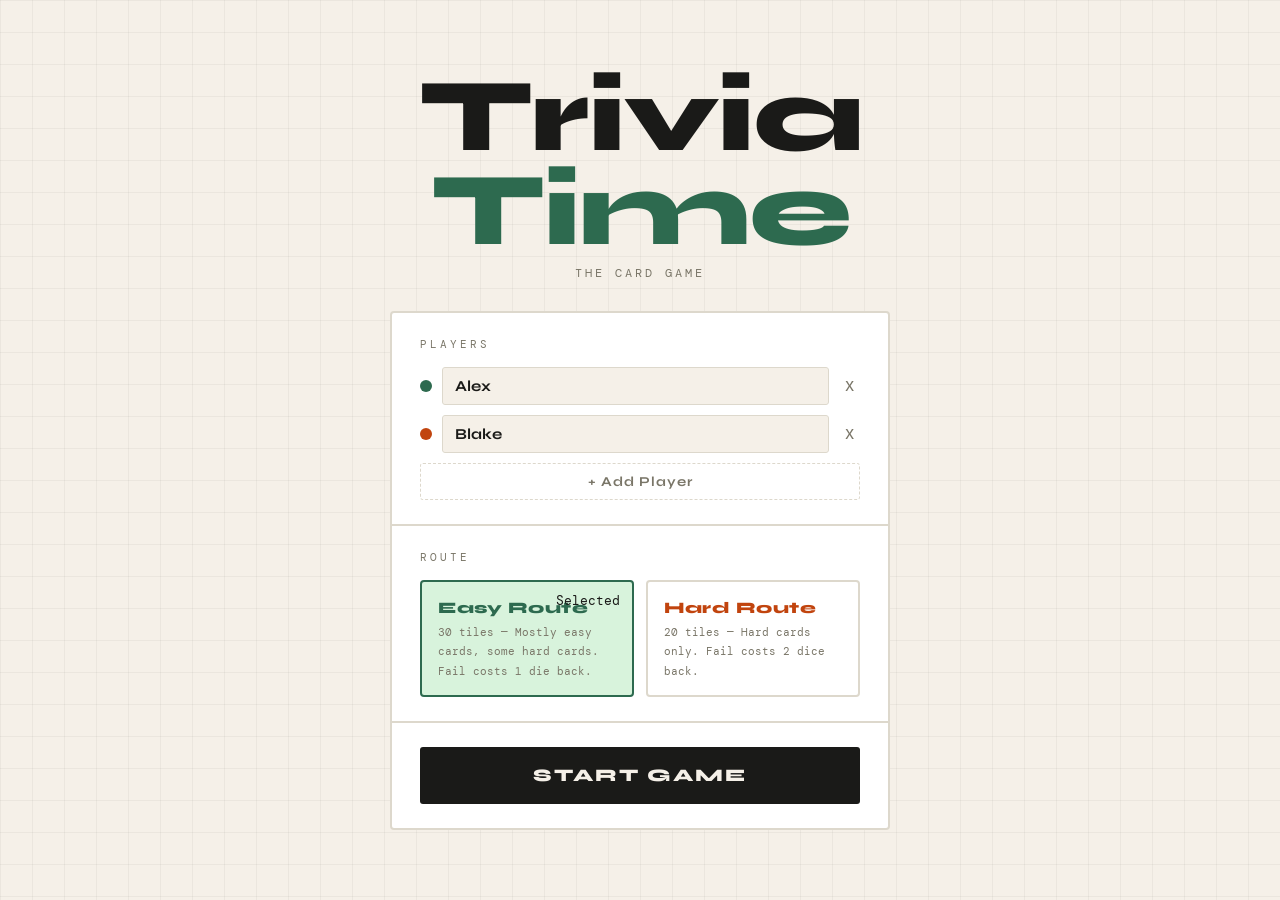
==== index.html @ 571e610f "Rename TTalt.html to index.html" ====
<!DOCTYPE html>
<html lang="en">
<head>
<meta charset="UTF-8">
<meta name="viewport" content="width=device-width, initial-scale=1.0">
<title>Trivia Time</title>
<link href="https://fonts.googleapis.com/css2?family=Syne:wght@400;700;800&family=DM+Mono:wght@400;500&display=swap" rel="stylesheet">
<style>
  :root {
    --bg: #f5f0e8;
    --surface: #ffffff;
    --ink: #1a1a18;
    --muted: #7a7668;
    --easy: #2d6a4f;
    --easy-light: #d8f3dc;
    --hard: #c1440e;
    --hard-light: #fde8de;
    --accent: #e8b400;
    --border: #ddd8cc;
    --track-h: 52px;
  }

  * { margin: 0; padding: 0; box-sizing: border-box; }

  body {
    background: var(--bg);
    color: var(--ink);
    font-family: 'Syne', sans-serif;
    min-height: 100vh;
  }

  /* Subtle grid texture */
  body::before {
    content: '';
    position: fixed; inset: 0;
    background-image:
      linear-gradient(rgba(0,0,0,0.04) 1px, transparent 1px),
      linear-gradient(90deg, rgba(0,0,0,0.04) 1px, transparent 1px);
    background-size: 32px 32px;
    pointer-events: none; z-index: 0;
  }

  .screen { display: none; position: relative; z-index: 1; }
  .screen.active { display: block; }

  /* ─── SETUP ──────────────────────────────────────────── */
  #setup {
    min-height: 100vh;
    display: none;
    flex-direction: column;
    align-items: center;
    justify-content: center;
    padding: 40px 20px;
    gap: 32px;
  }
  #setup.active { display: flex; }

  .wordmark {
    text-align: center;
    line-height: 1;
  }
  .wordmark h1 {
    font-size: clamp(3.5rem, 10vw, 6.5rem);
    font-weight: 800;
    letter-spacing: -2px;
    line-height: 0.9;
  }
  .wordmark h1 em {
    font-style: normal;
    color: var(--easy);
    display: block;
  }
  .wordmark p {
    font-family: 'DM Mono', monospace;
    font-size: 0.75rem;
    color: var(--muted);
    letter-spacing: 3px;
    text-transform: uppercase;
    margin-top: 10px;
  }

  .setup-panel {
    background: var(--surface);
    border: 2px solid var(--border);
    border-radius: 4px;
    width: 100%;
    max-width: 500px;
    overflow: hidden;
  }

  .panel-section {
    padding: 24px 28px;
    border-bottom: 2px solid var(--border);
  }
  .panel-section:last-child { border-bottom: none; }

  .section-label {
    font-family: 'DM Mono', monospace;
    font-size: 0.7rem;
    letter-spacing: 3px;
    text-transform: uppercase;
    color: var(--muted);
    margin-bottom: 16px;
  }

  .player-list { display: flex; flex-direction: column; gap: 10px; }

  .player-row {
    display: flex; align-items: center; gap: 10px;
  }
  .player-swatch {
    width: 12px; height: 12px; border-radius: 50%; flex-shrink: 0;
  }
  .player-row input {
    flex: 1;
    background: var(--bg);
    border: 1.5px solid var(--border);
    border-radius: 3px;
    color: var(--ink);
    font-family: 'Syne', sans-serif;
    font-size: 0.95rem;
    font-weight: 700;
    padding: 9px 12px;
    outline: none;
    transition: border-color 0.15s;
  }
  .player-row input:focus { border-color: var(--ink); }
  .remove-btn {
    background: none; border: none; cursor: pointer;
    color: var(--muted); font-size: 1.1rem; line-height: 1;
    padding: 4px 6px;
    border-radius: 3px;
    transition: color 0.15s, background 0.15s;
  }
  .remove-btn:hover { color: var(--hard); background: var(--hard-light); }

  .add-player-btn {
    background: none; border: 1.5px dashed var(--border);
    border-radius: 3px; cursor: pointer;
    color: var(--muted); font-family: 'Syne', sans-serif;
    font-weight: 700; font-size: 0.85rem;
    padding: 9px 14px; width: 100%;
    letter-spacing: 1px;
    transition: border-color 0.15s, color 0.15s;
  }
  .add-player-btn:hover { border-color: var(--ink); color: var(--ink); }

  .route-grid { display: grid; grid-template-columns: 1fr 1fr; gap: 12px; }

  .route-option {
    border: 2px solid var(--border);
    border-radius: 4px;
    padding: 16px;
    cursor: pointer;
    transition: border-color 0.15s, background 0.15s;
    position: relative;
  }
  .route-option.selected.easy-route { border-color: var(--easy); background: var(--easy-light); }
  .route-option.selected.hard-route { border-color: var(--hard); background: var(--hard-light); }
  .route-option:hover:not(.selected) { border-color: var(--muted); }

  .route-option .route-name {
    font-weight: 800; font-size: 1rem; letter-spacing: 0.5px;
    display: block; margin-bottom: 4px;
  }
  .easy-route .route-name { color: var(--easy); }
  .hard-route .route-name { color: var(--hard); }

  .route-option .route-desc {
    font-family: 'DM Mono', monospace;
    font-size: 0.68rem; color: var(--muted);
    line-height: 1.5;
  }
  .route-option .check {
    position: absolute; top: 10px; right: 12px;
    font-size: 0.8rem; opacity: 0;
    font-family: 'DM Mono', monospace;
    color: var(--ink);
  }
  .route-option.selected .check { opacity: 1; }

  .start-btn {
    width: 100%; border: none; cursor: pointer;
    background: var(--ink); color: var(--bg);
    font-family: 'Syne', sans-serif; font-weight: 800;
    font-size: 1.1rem; letter-spacing: 2px;
    text-transform: uppercase;
    padding: 18px; border-radius: 3px;
    transition: background 0.15s, transform 0.12s;
  }
  .start-btn:hover { background: var(--easy); transform: translateY(-1px); }
  .start-btn:active { transform: translateY(0); }

  /* ─── GAME LAYOUT ────────────────────────────────────── */
  #game {
    min-height: 100vh;
    display: none;
    flex-direction: column;
  }
  #game.active { display: flex; }

  .game-header {
    background: var(--surface);
    border-bottom: 2px solid var(--border);
    padding: 14px 24px;
    display: flex; align-items: center; justify-content: space-between;
    gap: 12px; flex-wrap: wrap;
    position: sticky; top: 0; z-index: 20;
  }

  .header-title {
    font-weight: 800; font-size: 1.2rem; letter-spacing: -0.5px;
  }

  .route-tag {
    font-family: 'DM Mono', monospace; font-size: 0.7rem;
    letter-spacing: 2px; text-transform: uppercase;
    padding: 4px 10px; border-radius: 2px;
  }
  .route-tag.easy { background: var(--easy-light); color: var(--easy); }
  .route-tag.hard { background: var(--hard-light); color: var(--hard); }

  .header-turn {
    font-family: 'DM Mono', monospace; font-size: 0.8rem;
    color: var(--muted);
  }
  .header-turn strong { color: var(--ink); font-size: 0.9rem; }

  .quit-btn {
    background: none; border: 1.5px solid var(--border);
    border-radius: 3px; cursor: pointer;
    font-family: 'Syne', sans-serif; font-weight: 700;
    font-size: 0.8rem; color: var(--muted); padding: 6px 14px;
    letter-spacing: 1px; transition: border-color 0.15s, color 0.15s;
  }
  .quit-btn:hover { border-color: var(--hard); color: var(--hard); }

  .game-body {
    flex: 1; display: grid;
    grid-template-columns: 1fr 340px;
    grid-template-rows: auto 1fr;
    gap: 0;
    max-width: 1100px; margin: 0 auto; width: 100%;
    padding: 28px 24px;
    align-items: start;
  }

  @media (max-width: 780px) {
    .game-body { grid-template-columns: 1fr; padding: 16px; }
  }

  /* ─── LEFT COLUMN ─────────────────────────────────────── */
  .left-col { grid-column: 1; display: flex; flex-direction: column; gap: 20px; padding-right: 24px; }
  @media (max-width: 780px) { .left-col { padding-right: 0; } }

  /* Scoreboard */
  .scoreboard {
    background: var(--surface);
    border: 2px solid var(--border);
    border-radius: 4px;
    overflow: hidden;
  }
  .scoreboard-head {
    padding: 10px 16px;
    border-bottom: 2px solid var(--border);
    font-family: 'DM Mono', monospace;
    font-size: 0.7rem; letter-spacing: 3px; text-transform: uppercase;
    color: var(--muted);
  }
  .player-entries { display: flex; flex-direction: column; }
  .player-entry {
    display: flex; align-items: center; gap: 12px;
    padding: 10px 16px;
    border-bottom: 1px solid var(--border);
    transition: background 0.2s;
  }
  .player-entry:last-child { border-bottom: none; }
  .player-entry.active-player { background: var(--bg); }
  .player-entry.active-player .pe-name { font-weight: 800; }
  .pe-dot { width: 10px; height: 10px; border-radius: 50%; flex-shrink: 0; }
  .pe-name { font-weight: 700; font-size: 0.9rem; flex: 1; }
  .pe-pos {
    font-family: 'DM Mono', monospace; font-size: 0.75rem;
    color: var(--muted); white-space: nowrap;
  }
  .active-indicator {
    font-family: 'DM Mono', monospace; font-size: 0.6rem;
    letter-spacing: 1px; background: var(--ink); color: var(--bg);
    padding: 2px 6px; border-radius: 2px;
  }

  /* Board Track */
  .board-wrap {
    background: var(--surface);
    border: 2px solid var(--border);
    border-radius: 4px;
    overflow: hidden;
  }
  .board-head {
    padding: 10px 16px;
    border-bottom: 2px solid var(--border);
    font-family: 'DM Mono', monospace;
    font-size: 0.7rem; letter-spacing: 3px; text-transform: uppercase;
    color: var(--muted);
    display: flex; align-items: center; justify-content: space-between;
  }
  .board-legend { display: flex; gap: 12px; }
  .legend-item { display: flex; align-items: center; gap: 5px; font-size: 0.65rem; color: var(--muted); }
  .legend-dot { width: 8px; height: 8px; border-radius: 2px; }

  .track {
    padding: 16px;
    display: flex; flex-wrap: wrap; gap: 5px;
  }

  .tile {
    width: 38px; height: 38px;
    border-radius: 3px;
    display: flex; align-items: center; justify-content: center;
    font-family: 'DM Mono', monospace;
    font-size: 0.6rem; font-weight: 500;
    color: var(--muted);
    border: 1.5px solid var(--border);
    position: relative; flex-shrink: 0;
    transition: transform 0.15s;
  }
  .tile.easy-tile { background: var(--easy-light); border-color: #b7dfc4; color: var(--easy); }
  .tile.hard-tile { background: var(--hard-light); border-color: #f5c9b8; color: var(--hard); }
  .tile.start-tile { background: var(--bg); border-style: dashed; }
  .tile.finish-tile {
    background: var(--accent);
    border-color: #c99800;
    color: var(--ink);
    font-size: 0.65rem;
    font-weight: 800;
  }

  .tile-pips {
    position: absolute; top: -8px; left: 50%;
    transform: translateX(-50%);
    display: flex; gap: 2px;
  }
  .pip {
    width: 14px; height: 14px; border-radius: 50%;
    border: 2px solid var(--surface);
    display: flex; align-items: center; justify-content: center;
    font-size: 0.4rem; color: #fff;
    transition: transform 0.4s cubic-bezier(0.34,1.56,0.64,1);
    flex-shrink: 0;
  }

  /* ─── RIGHT COLUMN ────────────────────────────────────── */
  .right-col { grid-column: 2; display: flex; flex-direction: column; gap: 16px; }
  @media (max-width: 780px) { .right-col { grid-column: 1; } }

  /* Card */
  .card-stack {
    position: relative;
    min-height: 280px;
  }
  /* Placeholder stack layers */
  .card-stack::before, .card-stack::after {
    content: '';
    position: absolute;
    left: 6px; right: -6px;
    top: 6px; bottom: -6px;
    border-radius: 6px;
    border: 2px solid var(--border);
    background: var(--surface);
    z-index: 0;
  }
  .card-stack::before { left: 12px; right: -12px; top: 12px; bottom: -12px; z-index: -1; }

  .card {
    position: relative; z-index: 1;
    border: 2px solid var(--border);
    border-radius: 6px;
    padding: 0;
    overflow: hidden;
    background: var(--surface);
    animation: cardSlide 0.35s cubic-bezier(0.34,1.56,0.64,1);
    min-height: 260px;
    display: flex; flex-direction: column;
  }
  @keyframes cardSlide {
    from { opacity: 0; transform: translateY(-16px) rotate(-1deg); }
    to { opacity: 1; transform: translateY(0) rotate(0); }
  }

  .card.easy-card { border-color: #b7dfc4; }
  .card.hard-card { border-color: #f5c9b8; }

  .card-header {
    padding: 14px 18px 12px;
    border-bottom: 2px solid var(--border);
    display: flex; align-items: center; justify-content: space-between;
  }
  .easy-card .card-header { background: var(--easy-light); border-color: #b7dfc4; }
  .hard-card .card-header { background: var(--hard-light); border-color: #f5c9b8; }

  .card-type-label {
    font-family: 'DM Mono', monospace;
    font-size: 0.68rem; letter-spacing: 3px; text-transform: uppercase;
    font-weight: 500;
  }
  .easy-card .card-type-label { color: var(--easy); }
  .hard-card .card-type-label { color: var(--hard); }

  .card-num {
    font-family: 'DM Mono', monospace;
    font-size: 0.65rem; color: var(--muted);
  }

  .card-body {
    flex: 1; padding: 24px 18px 16px;
    display: flex; flex-direction: column; gap: 12px;
  }

  .card-text {
    font-size: 1.15rem; font-weight: 700; line-height: 1.4;
    color: var(--ink);
  }

  .card-placeholder {
    margin-top: 8px;
    border: 1.5px dashed var(--border);
    border-radius: 4px;
    padding: 14px;
    display: flex; flex-direction: column; gap: 8px;
  }
  .card-placeholder-label {
    font-family: 'DM Mono', monospace;
    font-size: 0.65rem; letter-spacing: 2px; text-transform: uppercase; color: var(--muted);
  }
  .card-placeholder-line {
    height: 10px; background: var(--border); border-radius: 2px;
  }
  .card-placeholder-line.short { width: 60%; }

  .card-footer {
    padding: 12px 18px;
    border-top: 1px solid var(--border);
    font-family: 'DM Mono', monospace;
    font-size: 0.65rem; color: var(--muted); line-height: 1.5;
  }

  /* Roll button — primary CTA on card deal */
  .roll-card-btn {
    width: 100%; border: none; cursor: pointer;
    background: var(--ink); color: var(--bg);
    border-radius: 3px; padding: 18px;
    font-family: 'Syne', sans-serif; font-weight: 800;
    font-size: 1.05rem; letter-spacing: 2px; text-transform: uppercase;
    transition: background 0.15s, transform 0.12s;
  }
  .roll-card-btn:hover:not(:disabled) { background: var(--easy); transform: translateY(-1px); }
  .roll-card-btn:active { transform: translateY(0); }
  .roll-card-btn:disabled { opacity: 0.35; cursor: default; transform: none; }

  /* Dice Panel */
  .dice-panel {
    background: var(--surface);
    border: 2px solid var(--border);
    border-radius: 4px;
    overflow: hidden;
    display: none;
  }
  .dice-panel.show { display: block; animation: fadeUp 0.25s ease; }
  @keyframes fadeUp { from { opacity: 0; transform: translateY(10px); } to { opacity: 1; transform: translateY(0); } }

  .dice-head {
    padding: 10px 16px;
    border-bottom: 2px solid var(--border);
    font-family: 'DM Mono', monospace;
    font-size: 0.7rem; letter-spacing: 3px; text-transform: uppercase; color: var(--muted);
  }
  .dice-body { padding: 16px; display: flex; flex-direction: column; gap: 14px; }

  .dice-results { display: flex; gap: 10px; align-items: center; flex-wrap: wrap; }

  .die-face {
    width: 52px; height: 52px;
    background: var(--ink); color: var(--bg);
    border-radius: 8px;
    display: flex; align-items: center; justify-content: center;
    font-family: 'Syne', sans-serif; font-weight: 800; font-size: 1.6rem;
    animation: diePop 0.4s cubic-bezier(0.34,1.56,0.64,1);
    box-shadow: 3px 3px 0 rgba(0,0,0,0.15);
  }
  @keyframes diePop {
    from { transform: scale(0.3) rotate(-20deg); opacity: 0; }
    to { transform: scale(1) rotate(0); opacity: 1; }
  }

  .dice-result-text {
    font-family: 'DM Mono', monospace; font-size: 0.8rem; line-height: 1.5;
  }
  .dice-result-text.fwd { color: var(--easy); }
  .dice-result-text.bwd { color: var(--hard); }

  .next-turn-btn {
    width: 100%; border: 2px solid var(--ink); background: none; cursor: pointer;
    border-radius: 3px; padding: 14px;
    font-family: 'Syne', sans-serif; font-weight: 800;
    font-size: 0.95rem; letter-spacing: 2px; text-transform: uppercase;
    color: var(--ink);
    transition: background 0.15s, color 0.15s;
    display: none;
  }
  .next-turn-btn.show { display: block; }
  .next-turn-btn:hover { background: var(--ink); color: var(--bg); }

  /* Challenge outcome panel — shown after accepting and rolling */
  .outcome-panel {
    background: var(--surface);
    border: 2px solid var(--border);
    border-radius: 4px;
    overflow: hidden;
    display: none;
  }
  .outcome-panel.show { display: block; animation: fadeUp 0.25s ease; }
  .outcome-head {
    padding: 10px 16px;
    border-bottom: 2px solid var(--border);
    font-family: 'DM Mono', monospace;
    font-size: 0.7rem; letter-spacing: 3px; text-transform: uppercase; color: var(--muted);
  }
  .outcome-body { padding: 14px 16px; display: flex; flex-direction: column; gap: 10px; }
  .outcome-desc {
    font-family: 'DM Mono', monospace; font-size: 0.72rem;
    color: var(--muted); line-height: 1.5;
  }
  .outcome-btns { display: grid; grid-template-columns: 1fr 1fr; gap: 1px; background: var(--border); border-radius: 3px; overflow: hidden; }
  .outcome-btn {
    border: none; cursor: pointer; padding: 14px 10px;
    font-family: 'Syne', sans-serif; font-weight: 800;
    font-size: 0.9rem; letter-spacing: 1px; text-transform: uppercase;
    transition: background 0.15s;
  }
  .outcome-btn.passed { background: var(--easy-light); color: var(--easy); }
  .outcome-btn.passed:hover { background: var(--easy); color: #fff; }
  .outcome-btn.failed { background: var(--hard-light); color: var(--hard); }
  .outcome-btn.failed:hover { background: var(--hard); color: #fff; }

  /* ─── WIN SCREEN ──────────────────────────────────────── */
  #win {
    min-height: 100vh; display: none;
    flex-direction: column; align-items: center; justify-content: center;
    padding: 40px 20px; gap: 24px; text-align: center;
  }
  #win.active { display: flex; }

  .win-eyebrow {
    font-family: 'DM Mono', monospace; font-size: 0.75rem;
    letter-spacing: 4px; text-transform: uppercase; color: var(--muted);
  }

  .win-name {
    font-size: clamp(3rem, 12vw, 7rem);
    font-weight: 800; letter-spacing: -2px; line-height: 0.9;
  }
  .win-name span { color: var(--easy); }

  .win-sub {
    font-family: 'DM Mono', monospace; font-size: 0.8rem;
    color: var(--muted); max-width: 280px; line-height: 1.6;
  }

  .play-again-btn {
    background: var(--ink); color: var(--bg);
    border: none; cursor: pointer; border-radius: 3px;
    padding: 16px 40px;
    font-family: 'Syne', sans-serif; font-weight: 800;
    font-size: 1rem; letter-spacing: 2px; text-transform: uppercase;
    transition: background 0.15s;
  }
  .play-again-btn:hover { background: var(--easy); }

  .win-divider {
    width: 60px; height: 3px; background: var(--accent); border-radius: 2px;
  }
</style>
</head>
<body>

<!-- ═══ SETUP ═══════════════════════════════════════════════ -->
<div class="screen active" id="setup">
  <div class="wordmark">
    <h1>Trivia<em>Time</em></h1>
    <p>The Card Game</p>
  </div>

  <div class="setup-panel">
    <div class="panel-section">
      <div class="section-label">Players</div>
      <div class="player-list" id="playerList"></div>
      <button class="add-player-btn" onclick="addPlayer()" style="margin-top:10px">+ Add Player</button>
    </div>

    <div class="panel-section">
      <div class="section-label">Route</div>
      <div class="route-grid">
        <div class="route-option easy-route selected" id="easyRouteOpt" onclick="selectRoute('easy')">
          <span class="route-name">Easy Route</span>
          <span class="route-desc">30 tiles — Mostly easy cards, some hard cards. Fail costs 1 die back.</span>
          <span class="check">Selected</span>
        </div>
        <div class="route-option hard-route" id="hardRouteOpt" onclick="selectRoute('hard')">
          <span class="route-name">Hard Route</span>
          <span class="route-desc">20 tiles — Hard cards only. Fail costs 2 dice back.</span>
          <span class="check">Selected</span>
        </div>
      </div>
    </div>

    <div class="panel-section">
      <button class="start-btn" onclick="startGame()">Start Game</button>
    </div>
  </div>
</div>

<!-- ═══ GAME ════════════════════════════════════════════════ -->
<div class="screen" id="game">
  <div class="game-header">
    <div style="display:flex;align-items:center;gap:12px">
      <span class="header-title">Trivia Time</span>
      <span class="route-tag" id="routeTag">Easy</span>
    </div>
    <div class="header-turn">Current turn: <strong id="currentPlayerName">—</strong></div>
    <button class="quit-btn" onclick="goHome()">Quit</button>
  </div>

  <div class="game-body">
    <!-- LEFT -->
    <div class="left-col">
      <!-- Scoreboard -->
      <div class="scoreboard">
        <div class="scoreboard-head">Players</div>
        <div class="player-entries" id="playerEntries"></div>
      </div>

      <!-- Board -->
      <div class="board-wrap">
        <div class="board-head">
          Board
          <div class="board-legend">
            <div class="legend-item"><div class="legend-dot" style="background:var(--easy-light);border:1px solid #b7dfc4"></div> Easy</div>
            <div class="legend-item"><div class="legend-dot" style="background:var(--hard-light);border:1px solid #f5c9b8"></div> Hard</div>
          </div>
        </div>
        <div class="track" id="track"></div>
      </div>
    </div>

    <!-- RIGHT -->
    <div class="right-col">
      <!-- Card Stack -->
      <div class="card-stack">
        <div class="card" id="cardEl">
          <div class="card-header">
            <span class="card-type-label" id="cardTypeLabel">Easy Card</span>
            <span class="card-num" id="cardNum">—</span>
          </div>
          <div class="card-body">
            <div class="card-text" id="cardText">Press Roll to draw a challenge.</div>
            <!-- Placeholder lines for card content -->
            <div class="card-placeholder">
              <div class="card-placeholder-label">Challenge</div>
              <div class="card-placeholder-line"></div>
              <div class="card-placeholder-line short"></div>
            </div>
          </div>
          <div class="card-footer" id="cardFooter">
            Complete the challenge to move forward — fail and move backward
          </div>
        </div>
      </div>

      <!-- Roll Dice (primary CTA) -->
      <button class="roll-card-btn" id="rollCardBtn" onclick="rollForCard()">Roll the Dice</button>

      <!-- Dice Result Panel -->
      <div class="dice-panel" id="dicePanel">
        <div class="dice-head">Result</div>
        <div class="dice-body">
          <div class="dice-results" id="diceResults"></div>
          <div class="dice-result-text" id="diceResultText"></div>
        </div>
      </div>

      <!-- Pass / Fail outcome -->
      <div class="outcome-panel" id="outcomePanel">
        <div class="outcome-head">Did they complete it?</div>
        <div class="outcome-body">
          <div class="outcome-desc" id="outcomeDesc"></div>
          <div class="outcome-btns">
            <button class="outcome-btn passed" onclick="resolveOutcome('passed')">Passed</button>
            <button class="outcome-btn failed" onclick="resolveOutcome('failed')">Failed</button>
          </div>
        </div>
      </div>

      <!-- Next Turn -->
      <button class="next-turn-btn" id="nextTurnBtn" onclick="nextTurn()">Next Player</button>
    </div>
  </div>
</div>

<!-- ═══ WIN ═════════════════════════════════════════════════ -->
<div class="screen" id="win">
  <div class="win-eyebrow">Winner</div>
  <div class="win-name"><span id="winnerName">Player</span></div>
  <div class="win-divider"></div>
  <div class="win-sub">Congratulations on reaching the finish line first.</div>
  <button class="play-again-btn" onclick="goHome()">Play Again</button>
</div>

<script>
// ─── CARDS ──────────────────────────────────────────────────
const EASY_CARDS = [
  { text: 'Arm wrestle the player in last place.' },
  { text: 'Swap board positions with the player in last place.' },
  { text: 'Do your best impression of a celebrity for 10 seconds.' },
  { text: 'Tell a joke. If nobody laughs, you still move forward.' },
  { text: 'Speak in a made-up accent until your next turn.' },
  { text: 'Do a dramatic reading of the last message in your phone.' },
  { text: 'Give each other player a genuine compliment.' },
  { text: 'Attempt a moonwalk across the room.' },
  { text: 'Name 5 animals that start with S — in under 10 seconds.' },
  { text: 'Let the player to your left choose your next snack.' },
  { text: 'Hold a plank for 15 seconds.' },
  { text: 'Recite the alphabet backwards as fast as you can.' },
];

const HARD_CARDS = [
  { text: 'Shout "EARLY WORM GETS THE BIRD" at full volume.' },
  { text: 'Reenact a forbidden meme chosen by the group.' },
  { text: 'Drop down and give 20 push-ups right now.' },
  { text: 'Sing the chorus of a song chosen by the player in first place.' },
  { text: 'Do the worm. On the floor. No exceptions.' },
  { text: 'Let another player post anything on your social story for 30 seconds.' },
  { text: 'Speak only in rhymes until your next turn.' },
  { text: 'Confess the most embarrassing thing on your camera roll — describe it in detail.' },
  { text: 'Let the group pick a smell for you to rate with a full review.' },
  { text: 'Impersonate the player to your right. They decide if it is accurate.' },
  { text: 'Call a contact at random. You have 20 seconds to make them laugh.' },
  { text: 'Perform a 30-second stand-up routine on a topic assigned by the group.' },
];

// ─── CONFIG ──────────────────────────────────────────────────
const ROUTES = {
  easy: { length: 30, hardChance: 0.25, label: 'Easy Route', declineDice: 1 },
  hard: { length: 20, hardChance: 1.00, label: 'Hard Route', declineDice: 2 },
};

const SWATCH_COLORS = ['#2d6a4f','#c1440e','#1d6fa4','#7b3fa0','#b06000','#1a6060','#8b3a62','#3a5fa0'];

// ─── STATE ───────────────────────────────────────────────────
let state = { players: [], route: 'easy', currentIdx: 0, phase: 'ready', pendingRoll: 0, cardCount: 0 };

// ─── SETUP ──────────────────────────────────────────────────
const DEFAULT_NAMES = ['Alex', 'Blake', 'Casey', 'Drew', 'Emery', 'Finley', 'Gray', 'Harper'];
let playerCount = 2;

function initSetup() {
  playerCount = 2;
  document.getElementById('playerList').innerHTML = '';
  for (let i = 0; i < playerCount; i++) appendPlayerRow(i, DEFAULT_NAMES[i]);
}

function appendPlayerRow(i, name) {
  const list = document.getElementById('playerList');
  const row = document.createElement('div');
  row.className = 'player-row';
  row.dataset.idx = i;
  row.innerHTML = `
    <div class="player-swatch" style="background:${SWATCH_COLORS[i % SWATCH_COLORS.length]}"></div>
    <input type="text" value="${name}" placeholder="Player name" maxlength="14">
    <button class="remove-btn" onclick="removePlayer(this)" title="Remove">x</button>
  `;
  list.appendChild(row);
}

function addPlayer() {
  if (playerCount >= 8) return;
  appendPlayerRow(playerCount, DEFAULT_NAMES[playerCount] || `Player ${playerCount + 1}`);
  playerCount++;
}

function removePlayer(btn) {
  const rows = document.querySelectorAll('#playerList .player-row');
  if (rows.length <= 2) return;
  btn.closest('.player-row').remove();
  playerCount = document.querySelectorAll('#playerList .player-row').length;
}

function selectRoute(r) {
  state.route = r;
  document.getElementById('easyRouteOpt').classList.toggle('selected', r === 'easy');
  document.getElementById('hardRouteOpt').classList.toggle('selected', r === 'hard');
}

function startGame() {
  const inputs = document.querySelectorAll('#playerList input');
  state.players = Array.from(inputs).map((inp, i) => ({
    name: inp.value.trim() || `Player ${i + 1}`,
    pos: 0,
    color: SWATCH_COLORS[i % SWATCH_COLORS.length],
  }));
  if (state.players.length < 2) { alert('Add at least 2 players.'); return; }

  state.currentIdx = 0;
  state.cardCount = 0;
  state.pendingRoll = 0;
  state.phase = 'ready';

  buildBoard();
  buildScoreboard();
  dealCard();
  updateHeader();

  showScreen('game');
}

// ─── BOARD ──────────────────────────────────────────────────
function buildBoard() {
  const { length, hardChance } = ROUTES[state.route];
  const track = document.getElementById('track');
  track.innerHTML = '';

  for (let i = 0; i <= length; i++) {
    const tile = document.createElement('div');
    tile.id = `tile-${i}`;
    tile.className = 'tile';

    if (i === 0) {
      tile.classList.add('start-tile');
      tile.textContent = 'GO';
    } else if (i === length) {
      tile.classList.add('finish-tile');
      tile.textContent = 'END';
    } else {
      tile.classList.add(Math.random() < hardChance ? 'hard-tile' : 'easy-tile');
      tile.textContent = i;
    }

    const pips = document.createElement('div');
    pips.className = 'tile-pips';
    tile.appendChild(pips);
    track.appendChild(tile);
  }
  updateBoard();
}

function updateBoard() {
  document.querySelectorAll('.tile-pips').forEach(el => el.innerHTML = '');
  state.players.forEach(p => {
    const tile = document.getElementById(`tile-${p.pos}`);
    if (!tile) return;
    const pips = tile.querySelector('.tile-pips');
    const pip = document.createElement('div');
    pip.className = 'pip';
    pip.style.background = p.color;
    pip.title = p.name;
    pips.appendChild(pip);
  });
}

// ─── SCOREBOARD ─────────────────────────────────────────────
function buildScoreboard() {
  const el = document.getElementById('playerEntries');
  el.innerHTML = '';
  state.players.forEach((p, i) => {
    const entry = document.createElement('div');
    entry.className = 'player-entry';
    entry.id = `pe-${i}`;
    entry.innerHTML = `
      <div class="pe-dot" style="background:${p.color}"></div>
      <div class="pe-name">${p.name}</div>
      <div class="pe-pos" id="pe-pos-${i}">Tile 0</div>
      <div class="active-indicator" id="pe-active-${i}" style="display:none">Turn</div>
    `;
    el.appendChild(entry);
  });
  updateScoreboard();
}

function updateScoreboard() {
  state.players.forEach((p, i) => {
    const entry = document.getElementById(`pe-${i}`);
    const pos = document.getElementById(`pe-pos-${i}`);
    const act = document.getElementById(`pe-active-${i}`);
    if (!entry) return;
    entry.classList.toggle('active-player', i === state.currentIdx);
    pos.textContent = `Tile ${p.pos}`;
    act.style.display = i === state.currentIdx ? 'inline-block' : 'none';
  });
}

// ─── HEADER ─────────────────────────────────────────────────
function updateHeader() {
  const p = state.players[state.currentIdx];
  document.getElementById('currentPlayerName').textContent = p.name;
  const tag = document.getElementById('routeTag');
  tag.textContent = ROUTES[state.route].label;
  tag.className = `route-tag ${state.route}`;
}

// ─── CARD ───────────────────────────────────────────────────
function dealCard() {
  const { hardChance } = ROUTES[state.route];
  const isHard = Math.random() < hardChance;
  const deck = isHard ? HARD_CARDS : EASY_CARDS;
  const card = deck[Math.floor(Math.random() * deck.length)];
  state.currentCard = { ...card, isHard };
  state.cardCount++;

  const cardEl = document.getElementById('cardEl');
  cardEl.className = `card ${isHard ? 'hard-card' : 'easy-card'}`;
  cardEl.style.animation = 'none';
  cardEl.offsetHeight;
  cardEl.style.animation = '';

  document.getElementById('cardTypeLabel').textContent = isHard ? 'Hard Card' : 'Easy Card';
  document.getElementById('cardNum').textContent = `#${String(state.cardCount).padStart(3, '0')}`;
  document.getElementById('cardText').textContent = card.text;
  document.getElementById('cardFooter').textContent =
    'Complete the challenge to move forward — fail and move backward';

  // Reset UI
  document.getElementById('rollCardBtn').disabled = false;
  document.getElementById('rollCardBtn').textContent = 'Roll the Dice';
  document.getElementById('dicePanel').classList.remove('show');
  document.getElementById('outcomePanel').classList.remove('show');
  document.getElementById('nextTurnBtn').classList.remove('show');
  document.getElementById('diceResults').innerHTML = '';
  document.getElementById('diceResultText').textContent = '';

  state.phase = 'ready';
}

// ─── ROLL FOR CARD (initial roll — determines movement stakes) ─
function rollForCard() {
  const { length } = ROUTES[state.route];

  // Roll 1 die — this is the "potential forward" amount
  const roll = Math.ceil(Math.random() * 6);
  state.pendingRoll = roll;

  // Show dice result
  const resultsEl = document.getElementById('diceResults');
  resultsEl.innerHTML = '';
  const die = document.createElement('div');
  die.className = 'die-face';
  die.textContent = roll;
  resultsEl.appendChild(die);

  document.getElementById('diceResultText').textContent =
    `Rolled a ${roll} — pass the challenge to move forward ${roll}, fail to move back ${roll}`;
  document.getElementById('diceResultText').className = 'dice-result-text';

  document.getElementById('rollCardBtn').disabled = true;
  document.getElementById('dicePanel').classList.add('show');

  // Set outcome description
  const numDiceBack = state.route === 'hard' ? 2 : 1;
  document.getElementById('outcomeDesc').textContent =
    state.route === 'hard'
      ? `Pass: move forward ${roll} tiles. Fail: roll 2 dice and move backward.`
      : `Pass: move forward ${roll} tiles. Fail: move backward ${roll} tiles.`;

  document.getElementById('outcomePanel').classList.add('show');
  state.phase = 'outcome';
}

// ─── OUTCOME ────────────────────────────────────────────────
function resolveOutcome(result) {
  const { length } = ROUTES[state.route];
  const player = state.players[state.currentIdx];
  document.getElementById('outcomePanel').classList.remove('show');

  if (result === 'passed') {
    // Move forward by the rolled amount
    player.pos = Math.min(player.pos + state.pendingRoll, length);
    const resultEl = document.getElementById('diceResultText');
    resultEl.textContent = `Challenge passed — moved forward to tile ${player.pos}`;
    resultEl.className = 'dice-result-text fwd';

    updateBoard();
    updateScoreboard();

    if (player.pos >= length) {
      setTimeout(() => {
        document.getElementById('winnerName').textContent = player.name;
        showScreen('win');
      }, 700);
      return;
    }
    document.getElementById('nextTurnBtn').classList.add('show');

  } else {
    // Failed — roll penalty dice backward
    const numDice = state.route === 'hard' ? 2 : 1;
    const penaltyRolls = Array.from({ length: numDice }, () => Math.ceil(Math.random() * 6));
    const penaltyTotal = penaltyRolls.reduce((a, b) => a + b, 0);

    player.pos = Math.max(player.pos - penaltyTotal, 0);

    // Show penalty dice
    const resultsEl = document.getElementById('diceResults');
    resultsEl.innerHTML = '';
    penaltyRolls.forEach((r, i) => {
      const die = document.createElement('div');
      die.className = 'die-face';
      die.style.background = 'var(--hard)';
      die.style.animationDelay = `${i * 0.1}s`;
      die.textContent = r;
      resultsEl.appendChild(die);
    });

    const resultEl = document.getElementById('diceResultText');
    resultEl.textContent = `Challenge failed — moved back ${penaltyTotal} to tile ${player.pos}`;
    resultEl.className = 'dice-result-text bwd';

    updateBoard();
    updateScoreboard();
    document.getElementById('nextTurnBtn').classList.add('show');
  }

  state.phase = 'done';
}

// ─── NEXT TURN ───────────────────────────────────────────────
function nextTurn() {
  state.currentIdx = (state.currentIdx + 1) % state.players.length;
  updateHeader();
  updateScoreboard();
  dealCard();
}

// ─── SCREENS ─────────────────────────────────────────────────
function showScreen(id) {
  document.querySelectorAll('.screen').forEach(s => s.classList.remove('active'));
  document.getElementById(id).classList.add('active');
}

function goHome() {
  initSetup();
  selectRoute('easy');
  showScreen('setup');
}

// ─── INIT ────────────────────────────────────────────────────
initSetup();
</script>
</body>
</html>
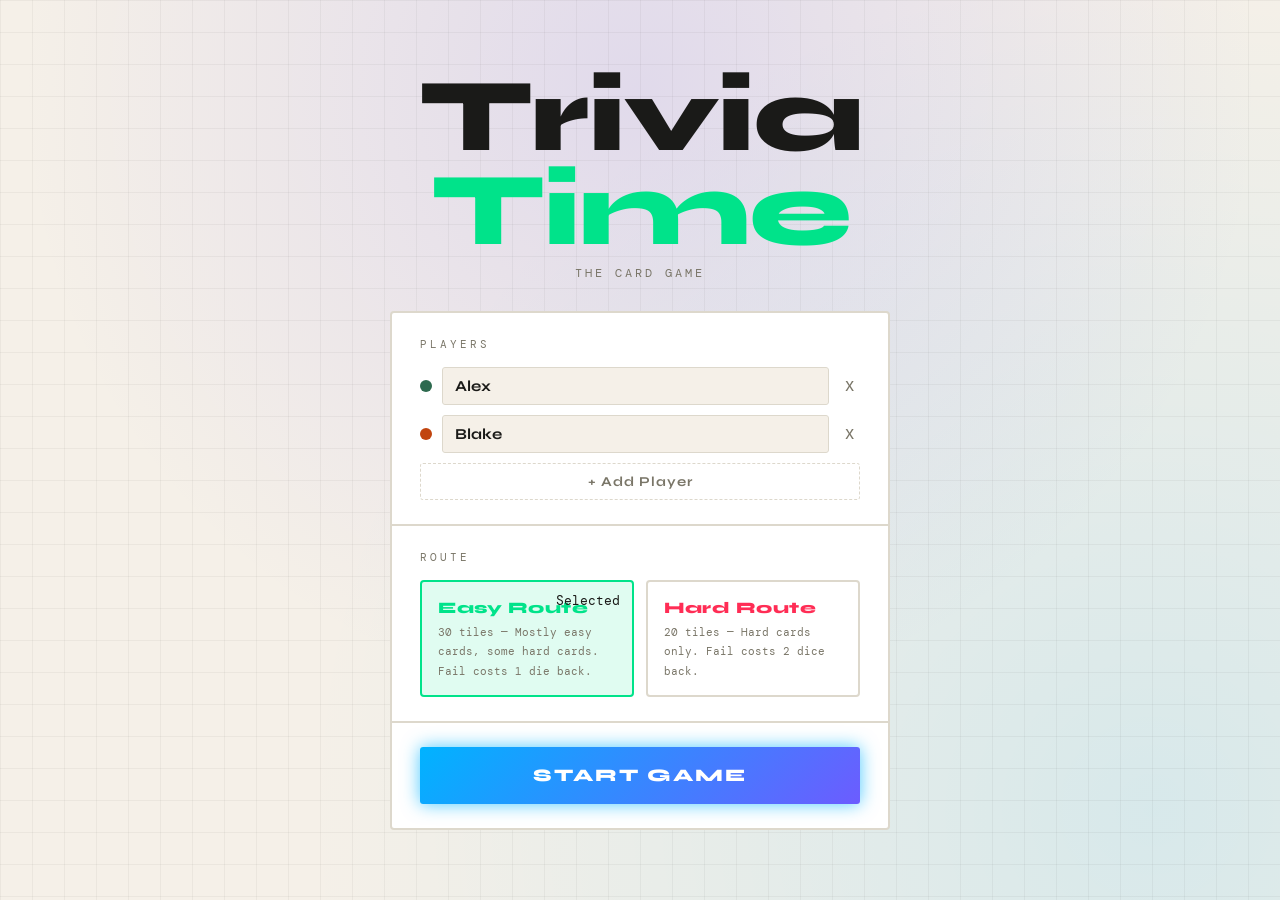
==== commit 7637792b: "Update UI" ====
--- a/index.html
+++ b/index.html
@@ -5,581 +5,7 @@
 <meta name="viewport" content="width=device-width, initial-scale=1.0">
 <title>Trivia Time</title>
 <link href="https://fonts.googleapis.com/css2?family=Syne:wght@400;700;800&family=DM+Mono:wght@400;500&display=swap" rel="stylesheet">
-<style>
-  :root {
-    --bg: #f5f0e8;
-    --surface: #ffffff;
-    --ink: #1a1a18;
-    --muted: #7a7668;
-    --easy: #2d6a4f;
-    --easy-light: #d8f3dc;
-    --hard: #c1440e;
-    --hard-light: #fde8de;
-    --accent: #e8b400;
-    --border: #ddd8cc;
-    --track-h: 52px;
-  }
-
-  * { margin: 0; padding: 0; box-sizing: border-box; }
-
-  body {
-    background: var(--bg);
-    color: var(--ink);
-    font-family: 'Syne', sans-serif;
-    min-height: 100vh;
-  }
-
-  /* Subtle grid texture */
-  body::before {
-    content: '';
-    position: fixed; inset: 0;
-    background-image:
-      linear-gradient(rgba(0,0,0,0.04) 1px, transparent 1px),
-      linear-gradient(90deg, rgba(0,0,0,0.04) 1px, transparent 1px);
-    background-size: 32px 32px;
-    pointer-events: none; z-index: 0;
-  }
-
-  .screen { display: none; position: relative; z-index: 1; }
-  .screen.active { display: block; }
-
-  /* ─── SETUP ──────────────────────────────────────────── */
-  #setup {
-    min-height: 100vh;
-    display: none;
-    flex-direction: column;
-    align-items: center;
-    justify-content: center;
-    padding: 40px 20px;
-    gap: 32px;
-  }
-  #setup.active { display: flex; }
-
-  .wordmark {
-    text-align: center;
-    line-height: 1;
-  }
-  .wordmark h1 {
-    font-size: clamp(3.5rem, 10vw, 6.5rem);
-    font-weight: 800;
-    letter-spacing: -2px;
-    line-height: 0.9;
-  }
-  .wordmark h1 em {
-    font-style: normal;
-    color: var(--easy);
-    display: block;
-  }
-  .wordmark p {
-    font-family: 'DM Mono', monospace;
-    font-size: 0.75rem;
-    color: var(--muted);
-    letter-spacing: 3px;
-    text-transform: uppercase;
-    margin-top: 10px;
-  }
-
-  .setup-panel {
-    background: var(--surface);
-    border: 2px solid var(--border);
-    border-radius: 4px;
-    width: 100%;
-    max-width: 500px;
-    overflow: hidden;
-  }
-
-  .panel-section {
-    padding: 24px 28px;
-    border-bottom: 2px solid var(--border);
-  }
-  .panel-section:last-child { border-bottom: none; }
-
-  .section-label {
-    font-family: 'DM Mono', monospace;
-    font-size: 0.7rem;
-    letter-spacing: 3px;
-    text-transform: uppercase;
-    color: var(--muted);
-    margin-bottom: 16px;
-  }
-
-  .player-list { display: flex; flex-direction: column; gap: 10px; }
-
-  .player-row {
-    display: flex; align-items: center; gap: 10px;
-  }
-  .player-swatch {
-    width: 12px; height: 12px; border-radius: 50%; flex-shrink: 0;
-  }
-  .player-row input {
-    flex: 1;
-    background: var(--bg);
-    border: 1.5px solid var(--border);
-    border-radius: 3px;
-    color: var(--ink);
-    font-family: 'Syne', sans-serif;
-    font-size: 0.95rem;
-    font-weight: 700;
-    padding: 9px 12px;
-    outline: none;
-    transition: border-color 0.15s;
-  }
-  .player-row input:focus { border-color: var(--ink); }
-  .remove-btn {
-    background: none; border: none; cursor: pointer;
-    color: var(--muted); font-size: 1.1rem; line-height: 1;
-    padding: 4px 6px;
-    border-radius: 3px;
-    transition: color 0.15s, background 0.15s;
-  }
-  .remove-btn:hover { color: var(--hard); background: var(--hard-light); }
-
-  .add-player-btn {
-    background: none; border: 1.5px dashed var(--border);
-    border-radius: 3px; cursor: pointer;
-    color: var(--muted); font-family: 'Syne', sans-serif;
-    font-weight: 700; font-size: 0.85rem;
-    padding: 9px 14px; width: 100%;
-    letter-spacing: 1px;
-    transition: border-color 0.15s, color 0.15s;
-  }
-  .add-player-btn:hover { border-color: var(--ink); color: var(--ink); }
-
-  .route-grid { display: grid; grid-template-columns: 1fr 1fr; gap: 12px; }
-
-  .route-option {
-    border: 2px solid var(--border);
-    border-radius: 4px;
-    padding: 16px;
-    cursor: pointer;
-    transition: border-color 0.15s, background 0.15s;
-    position: relative;
-  }
-  .route-option.selected.easy-route { border-color: var(--easy); background: var(--easy-light); }
-  .route-option.selected.hard-route { border-color: var(--hard); background: var(--hard-light); }
-  .route-option:hover:not(.selected) { border-color: var(--muted); }
-
-  .route-option .route-name {
-    font-weight: 800; font-size: 1rem; letter-spacing: 0.5px;
-    display: block; margin-bottom: 4px;
-  }
-  .easy-route .route-name { color: var(--easy); }
-  .hard-route .route-name { color: var(--hard); }
-
-  .route-option .route-desc {
-    font-family: 'DM Mono', monospace;
-    font-size: 0.68rem; color: var(--muted);
-    line-height: 1.5;
-  }
-  .route-option .check {
-    position: absolute; top: 10px; right: 12px;
-    font-size: 0.8rem; opacity: 0;
-    font-family: 'DM Mono', monospace;
-    color: var(--ink);
-  }
-  .route-option.selected .check { opacity: 1; }
-
-  .start-btn {
-    width: 100%; border: none; cursor: pointer;
-    background: var(--ink); color: var(--bg);
-    font-family: 'Syne', sans-serif; font-weight: 800;
-    font-size: 1.1rem; letter-spacing: 2px;
-    text-transform: uppercase;
-    padding: 18px; border-radius: 3px;
-    transition: background 0.15s, transform 0.12s;
-  }
-  .start-btn:hover { background: var(--easy); transform: translateY(-1px); }
-  .start-btn:active { transform: translateY(0); }
-
-  /* ─── GAME LAYOUT ────────────────────────────────────── */
-  #game {
-    min-height: 100vh;
-    display: none;
-    flex-direction: column;
-  }
-  #game.active { display: flex; }
-
-  .game-header {
-    background: var(--surface);
-    border-bottom: 2px solid var(--border);
-    padding: 14px 24px;
-    display: flex; align-items: center; justify-content: space-between;
-    gap: 12px; flex-wrap: wrap;
-    position: sticky; top: 0; z-index: 20;
-  }
-
-  .header-title {
-    font-weight: 800; font-size: 1.2rem; letter-spacing: -0.5px;
-  }
-
-  .route-tag {
-    font-family: 'DM Mono', monospace; font-size: 0.7rem;
-    letter-spacing: 2px; text-transform: uppercase;
-    padding: 4px 10px; border-radius: 2px;
-  }
-  .route-tag.easy { background: var(--easy-light); color: var(--easy); }
-  .route-tag.hard { background: var(--hard-light); color: var(--hard); }
-
-  .header-turn {
-    font-family: 'DM Mono', monospace; font-size: 0.8rem;
-    color: var(--muted);
-  }
-  .header-turn strong { color: var(--ink); font-size: 0.9rem; }
-
-  .quit-btn {
-    background: none; border: 1.5px solid var(--border);
-    border-radius: 3px; cursor: pointer;
-    font-family: 'Syne', sans-serif; font-weight: 700;
-    font-size: 0.8rem; color: var(--muted); padding: 6px 14px;
-    letter-spacing: 1px; transition: border-color 0.15s, color 0.15s;
-  }
-  .quit-btn:hover { border-color: var(--hard); color: var(--hard); }
-
-  .game-body {
-    flex: 1; display: grid;
-    grid-template-columns: 1fr 340px;
-    grid-template-rows: auto 1fr;
-    gap: 0;
-    max-width: 1100px; margin: 0 auto; width: 100%;
-    padding: 28px 24px;
-    align-items: start;
-  }
-
-  @media (max-width: 780px) {
-    .game-body { grid-template-columns: 1fr; padding: 16px; }
-  }
-
-  /* ─── LEFT COLUMN ─────────────────────────────────────── */
-  .left-col { grid-column: 1; display: flex; flex-direction: column; gap: 20px; padding-right: 24px; }
-  @media (max-width: 780px) { .left-col { padding-right: 0; } }
-
-  /* Scoreboard */
-  .scoreboard {
-    background: var(--surface);
-    border: 2px solid var(--border);
-    border-radius: 4px;
-    overflow: hidden;
-  }
-  .scoreboard-head {
-    padding: 10px 16px;
-    border-bottom: 2px solid var(--border);
-    font-family: 'DM Mono', monospace;
-    font-size: 0.7rem; letter-spacing: 3px; text-transform: uppercase;
-    color: var(--muted);
-  }
-  .player-entries { display: flex; flex-direction: column; }
-  .player-entry {
-    display: flex; align-items: center; gap: 12px;
-    padding: 10px 16px;
-    border-bottom: 1px solid var(--border);
-    transition: background 0.2s;
-  }
-  .player-entry:last-child { border-bottom: none; }
-  .player-entry.active-player { background: var(--bg); }
-  .player-entry.active-player .pe-name { font-weight: 800; }
-  .pe-dot { width: 10px; height: 10px; border-radius: 50%; flex-shrink: 0; }
-  .pe-name { font-weight: 700; font-size: 0.9rem; flex: 1; }
-  .pe-pos {
-    font-family: 'DM Mono', monospace; font-size: 0.75rem;
-    color: var(--muted); white-space: nowrap;
-  }
-  .active-indicator {
-    font-family: 'DM Mono', monospace; font-size: 0.6rem;
-    letter-spacing: 1px; background: var(--ink); color: var(--bg);
-    padding: 2px 6px; border-radius: 2px;
-  }
-
-  /* Board Track */
-  .board-wrap {
-    background: var(--surface);
-    border: 2px solid var(--border);
-    border-radius: 4px;
-    overflow: hidden;
-  }
-  .board-head {
-    padding: 10px 16px;
-    border-bottom: 2px solid var(--border);
-    font-family: 'DM Mono', monospace;
-    font-size: 0.7rem; letter-spacing: 3px; text-transform: uppercase;
-    color: var(--muted);
-    display: flex; align-items: center; justify-content: space-between;
-  }
-  .board-legend { display: flex; gap: 12px; }
-  .legend-item { display: flex; align-items: center; gap: 5px; font-size: 0.65rem; color: var(--muted); }
-  .legend-dot { width: 8px; height: 8px; border-radius: 2px; }
-
-  .track {
-    padding: 16px;
-    display: flex; flex-wrap: wrap; gap: 5px;
-  }
-
-  .tile {
-    width: 38px; height: 38px;
-    border-radius: 3px;
-    display: flex; align-items: center; justify-content: center;
-    font-family: 'DM Mono', monospace;
-    font-size: 0.6rem; font-weight: 500;
-    color: var(--muted);
-    border: 1.5px solid var(--border);
-    position: relative; flex-shrink: 0;
-    transition: transform 0.15s;
-  }
-  .tile.easy-tile { background: var(--easy-light); border-color: #b7dfc4; color: var(--easy); }
-  .tile.hard-tile { background: var(--hard-light); border-color: #f5c9b8; color: var(--hard); }
-  .tile.start-tile { background: var(--bg); border-style: dashed; }
-  .tile.finish-tile {
-    background: var(--accent);
-    border-color: #c99800;
-    color: var(--ink);
-    font-size: 0.65rem;
-    font-weight: 800;
-  }
-
-  .tile-pips {
-    position: absolute; top: -8px; left: 50%;
-    transform: translateX(-50%);
-    display: flex; gap: 2px;
-  }
-  .pip {
-    width: 14px; height: 14px; border-radius: 50%;
-    border: 2px solid var(--surface);
-    display: flex; align-items: center; justify-content: center;
-    font-size: 0.4rem; color: #fff;
-    transition: transform 0.4s cubic-bezier(0.34,1.56,0.64,1);
-    flex-shrink: 0;
-  }
-
-  /* ─── RIGHT COLUMN ────────────────────────────────────── */
-  .right-col { grid-column: 2; display: flex; flex-direction: column; gap: 16px; }
-  @media (max-width: 780px) { .right-col { grid-column: 1; } }
-
-  /* Card */
-  .card-stack {
-    position: relative;
-    min-height: 280px;
-  }
-  /* Placeholder stack layers */
-  .card-stack::before, .card-stack::after {
-    content: '';
-    position: absolute;
-    left: 6px; right: -6px;
-    top: 6px; bottom: -6px;
-    border-radius: 6px;
-    border: 2px solid var(--border);
-    background: var(--surface);
-    z-index: 0;
-  }
-  .card-stack::before { left: 12px; right: -12px; top: 12px; bottom: -12px; z-index: -1; }
-
-  .card {
-    position: relative; z-index: 1;
-    border: 2px solid var(--border);
-    border-radius: 6px;
-    padding: 0;
-    overflow: hidden;
-    background: var(--surface);
-    animation: cardSlide 0.35s cubic-bezier(0.34,1.56,0.64,1);
-    min-height: 260px;
-    display: flex; flex-direction: column;
-  }
-  @keyframes cardSlide {
-    from { opacity: 0; transform: translateY(-16px) rotate(-1deg); }
-    to { opacity: 1; transform: translateY(0) rotate(0); }
-  }
-
-  .card.easy-card { border-color: #b7dfc4; }
-  .card.hard-card { border-color: #f5c9b8; }
-
-  .card-header {
-    padding: 14px 18px 12px;
-    border-bottom: 2px solid var(--border);
-    display: flex; align-items: center; justify-content: space-between;
-  }
-  .easy-card .card-header { background: var(--easy-light); border-color: #b7dfc4; }
-  .hard-card .card-header { background: var(--hard-light); border-color: #f5c9b8; }
-
-  .card-type-label {
-    font-family: 'DM Mono', monospace;
-    font-size: 0.68rem; letter-spacing: 3px; text-transform: uppercase;
-    font-weight: 500;
-  }
-  .easy-card .card-type-label { color: var(--easy); }
-  .hard-card .card-type-label { color: var(--hard); }
-
-  .card-num {
-    font-family: 'DM Mono', monospace;
-    font-size: 0.65rem; color: var(--muted);
-  }
-
-  .card-body {
-    flex: 1; padding: 24px 18px 16px;
-    display: flex; flex-direction: column; gap: 12px;
-  }
-
-  .card-text {
-    font-size: 1.15rem; font-weight: 700; line-height: 1.4;
-    color: var(--ink);
-  }
-
-  .card-placeholder {
-    margin-top: 8px;
-    border: 1.5px dashed var(--border);
-    border-radius: 4px;
-    padding: 14px;
-    display: flex; flex-direction: column; gap: 8px;
-  }
-  .card-placeholder-label {
-    font-family: 'DM Mono', monospace;
-    font-size: 0.65rem; letter-spacing: 2px; text-transform: uppercase; color: var(--muted);
-  }
-  .card-placeholder-line {
-    height: 10px; background: var(--border); border-radius: 2px;
-  }
-  .card-placeholder-line.short { width: 60%; }
-
-  .card-footer {
-    padding: 12px 18px;
-    border-top: 1px solid var(--border);
-    font-family: 'DM Mono', monospace;
-    font-size: 0.65rem; color: var(--muted); line-height: 1.5;
-  }
-
-  /* Roll button — primary CTA on card deal */
-  .roll-card-btn {
-    width: 100%; border: none; cursor: pointer;
-    background: var(--ink); color: var(--bg);
-    border-radius: 3px; padding: 18px;
-    font-family: 'Syne', sans-serif; font-weight: 800;
-    font-size: 1.05rem; letter-spacing: 2px; text-transform: uppercase;
-    transition: background 0.15s, transform 0.12s;
-  }
-  .roll-card-btn:hover:not(:disabled) { background: var(--easy); transform: translateY(-1px); }
-  .roll-card-btn:active { transform: translateY(0); }
-  .roll-card-btn:disabled { opacity: 0.35; cursor: default; transform: none; }
-
-  /* Dice Panel */
-  .dice-panel {
-    background: var(--surface);
-    border: 2px solid var(--border);
-    border-radius: 4px;
-    overflow: hidden;
-    display: none;
-  }
-  .dice-panel.show { display: block; animation: fadeUp 0.25s ease; }
-  @keyframes fadeUp { from { opacity: 0; transform: translateY(10px); } to { opacity: 1; transform: translateY(0); } }
-
-  .dice-head {
-    padding: 10px 16px;
-    border-bottom: 2px solid var(--border);
-    font-family: 'DM Mono', monospace;
-    font-size: 0.7rem; letter-spacing: 3px; text-transform: uppercase; color: var(--muted);
-  }
-  .dice-body { padding: 16px; display: flex; flex-direction: column; gap: 14px; }
-
-  .dice-results { display: flex; gap: 10px; align-items: center; flex-wrap: wrap; }
-
-  .die-face {
-    width: 52px; height: 52px;
-    background: var(--ink); color: var(--bg);
-    border-radius: 8px;
-    display: flex; align-items: center; justify-content: center;
-    font-family: 'Syne', sans-serif; font-weight: 800; font-size: 1.6rem;
-    animation: diePop 0.4s cubic-bezier(0.34,1.56,0.64,1);
-    box-shadow: 3px 3px 0 rgba(0,0,0,0.15);
-  }
-  @keyframes diePop {
-    from { transform: scale(0.3) rotate(-20deg); opacity: 0; }
-    to { transform: scale(1) rotate(0); opacity: 1; }
-  }
-
-  .dice-result-text {
-    font-family: 'DM Mono', monospace; font-size: 0.8rem; line-height: 1.5;
-  }
-  .dice-result-text.fwd { color: var(--easy); }
-  .dice-result-text.bwd { color: var(--hard); }
-
-  .next-turn-btn {
-    width: 100%; border: 2px solid var(--ink); background: none; cursor: pointer;
-    border-radius: 3px; padding: 14px;
-    font-family: 'Syne', sans-serif; font-weight: 800;
-    font-size: 0.95rem; letter-spacing: 2px; text-transform: uppercase;
-    color: var(--ink);
-    transition: background 0.15s, color 0.15s;
-    display: none;
-  }
-  .next-turn-btn.show { display: block; }
-  .next-turn-btn:hover { background: var(--ink); color: var(--bg); }
-
-  /* Challenge outcome panel — shown after accepting and rolling */
-  .outcome-panel {
-    background: var(--surface);
-    border: 2px solid var(--border);
-    border-radius: 4px;
-    overflow: hidden;
-    display: none;
-  }
-  .outcome-panel.show { display: block; animation: fadeUp 0.25s ease; }
-  .outcome-head {
-    padding: 10px 16px;
-    border-bottom: 2px solid var(--border);
-    font-family: 'DM Mono', monospace;
-    font-size: 0.7rem; letter-spacing: 3px; text-transform: uppercase; color: var(--muted);
-  }
-  .outcome-body { padding: 14px 16px; display: flex; flex-direction: column; gap: 10px; }
-  .outcome-desc {
-    font-family: 'DM Mono', monospace; font-size: 0.72rem;
-    color: var(--muted); line-height: 1.5;
-  }
-  .outcome-btns { display: grid; grid-template-columns: 1fr 1fr; gap: 1px; background: var(--border); border-radius: 3px; overflow: hidden; }
-  .outcome-btn {
-    border: none; cursor: pointer; padding: 14px 10px;
-    font-family: 'Syne', sans-serif; font-weight: 800;
-    font-size: 0.9rem; letter-spacing: 1px; text-transform: uppercase;
-    transition: background 0.15s;
-  }
-  .outcome-btn.passed { background: var(--easy-light); color: var(--easy); }
-  .outcome-btn.passed:hover { background: var(--easy); color: #fff; }
-  .outcome-btn.failed { background: var(--hard-light); color: var(--hard); }
-  .outcome-btn.failed:hover { background: var(--hard); color: #fff; }
-
-  /* ─── WIN SCREEN ──────────────────────────────────────── */
-  #win {
-    min-height: 100vh; display: none;
-    flex-direction: column; align-items: center; justify-content: center;
-    padding: 40px 20px; gap: 24px; text-align: center;
-  }
-  #win.active { display: flex; }
-
-  .win-eyebrow {
-    font-family: 'DM Mono', monospace; font-size: 0.75rem;
-    letter-spacing: 4px; text-transform: uppercase; color: var(--muted);
-  }
-
-  .win-name {
-    font-size: clamp(3rem, 12vw, 7rem);
-    font-weight: 800; letter-spacing: -2px; line-height: 0.9;
-  }
-  .win-name span { color: var(--easy); }
-
-  .win-sub {
-    font-family: 'DM Mono', monospace; font-size: 0.8rem;
-    color: var(--muted); max-width: 280px; line-height: 1.6;
-  }
-
-  .play-again-btn {
-    background: var(--ink); color: var(--bg);
-    border: none; cursor: pointer; border-radius: 3px;
-    padding: 16px 40px;
-    font-family: 'Syne', sans-serif; font-weight: 800;
-    font-size: 1rem; letter-spacing: 2px; text-transform: uppercase;
-    transition: background 0.15s;
-  }
-  .play-again-btn:hover { background: var(--easy); }
-
-  .win-divider {
-    width: 60px; height: 3px; background: var(--accent); border-radius: 2px;
-  }
-</style>
+<link rel="stylesheet" href="styles.css">
 </head>
 <body>
 
@@ -644,8 +70,14 @@
         <div class="board-head">
           Board
           <div class="board-legend">
-            <div class="legend-item"><div class="legend-dot" style="background:var(--easy-light);border:1px solid #b7dfc4"></div> Easy</div>
-            <div class="legend-item"><div class="legend-dot" style="background:var(--hard-light);border:1px solid #f5c9b8"></div> Hard</div>
+            <div class="legend-item">
+              <div class="legend-dot" style="background:var(--easy-light);border:1px solid #b7dfc4"></div>
+              Easy
+            </div>
+            <div class="legend-item">
+              <div class="legend-dot" style="background:var(--hard-light);border:1px solid #f5c9b8"></div>
+              Hard
+            </div>
           </div>
         </div>
         <div class="track" id="track"></div>
@@ -654,30 +86,68 @@
 
     <!-- RIGHT -->
     <div class="right-col">
-      <!-- Card Stack -->
-      <div class="card-stack">
-        <div class="card" id="cardEl">
-          <div class="card-header">
-            <span class="card-type-label" id="cardTypeLabel">Easy Card</span>
-            <span class="card-num" id="cardNum">—</span>
+
+      <!-- 8 face-down cards to pick from -->
+      <div class="card-pick-label" id="cardPickLabel">Pick a card</div>
+      <div class="card-grid" id="cardGrid"></div>
+
+      <!-- Revealed card (shown after pick) -->
+      <div class="card-reveal-wrap" id="cardRevealWrap" style="display:none">
+        <div class="card-flipper flipped" id="cardFlipper">
+          <div class="card-face card-back">
+            <img src="Back.jpg" alt="Card back">
           </div>
-          <div class="card-body">
-            <div class="card-text" id="cardText">Press Roll to draw a challenge.</div>
-            <!-- Placeholder lines for card content -->
-            <div class="card-placeholder">
-              <div class="card-placeholder-label">Challenge</div>
-              <div class="card-placeholder-line"></div>
-              <div class="card-placeholder-line short"></div>
+          <div class="card-face card-front" id="cardEl">
+            <img src="Front.jpg" alt="Card front" class="card-front-bg">
+            <div class="card-front-content">
+              <div class="card-header">
+                <span class="card-type-label" id="cardTypeLabel">Easy Card</span>
+                <span class="card-num" id="cardNum">—</span>
+              </div>
+              <div class="card-body">
+                <div class="card-text" id="cardText"></div>
+              </div>
+              <div class="card-footer" id="cardFooter">
+                Complete the challenge to move forward — fail and move backward
+              </div>
             </div>
-          </div>
-          <div class="card-footer" id="cardFooter">
-            Complete the challenge to move forward — fail and move backward
           </div>
         </div>
       </div>
 
-      <!-- Roll Dice (primary CTA) -->
-      <button class="roll-card-btn" id="rollCardBtn" onclick="rollForCard()">Roll the Dice</button>
+      <!-- Timer (shown when card has a time limit) -->
+      <div class="timer-panel" id="timerPanel">
+        <div class="timer-head">
+          <span>Time Limit</span>
+          <span id="timerLabel" style="color:var(--ink);font-size:0.75rem"></span>
+        </div>
+        <div class="timer-body">
+          <div class="timer-ring">
+            <svg width="90" height="90" viewBox="0 0 90 90">
+              <circle class="bg-circle" cx="45" cy="45" r="38"/>
+              <circle class="fg-circle" id="timerArc" cx="45" cy="45" r="38"
+                stroke-dasharray="238.76" stroke-dashoffset="0"/>
+            </svg>
+            <div class="timer-number" id="timerNumber">—</div>
+          </div>
+          <button class="timer-start-btn" id="timerStartBtn" onclick="startTimer()">Start Timer</button>
+        </div>
+      </div>
+
+      <!-- Pass / Fail -->
+      <div class="outcome-panel" id="outcomePanel">
+        <div class="outcome-head">Did they complete it?</div>
+        <div class="outcome-body">
+          <div class="outcome-desc">Pass to roll forward — fail to roll backward</div>
+          <div class="outcome-btns">
+            <button class="outcome-btn passed" onclick="resolveOutcome('passed')">Passed</button>
+            <button class="outcome-btn failed" onclick="resolveOutcome('failed')">Failed</button>
+          </div>
+        </div>
+      </div>
+
+      <!-- Roll Dice -->
+      <button class="roll-card-btn" id="rollCardBtn" onclick="rollForCard()" style="display:none">Roll the Dice</button>
 
       <!-- Dice Result Panel -->
       <div class="dice-panel" id="dicePanel">
@@ -685,18 +155,6 @@
         <div class="dice-body">
           <div class="dice-results" id="diceResults"></div>
           <div class="dice-result-text" id="diceResultText"></div>
-        </div>
-      </div>
-
-      <!-- Pass / Fail outcome -->
-      <div class="outcome-panel" id="outcomePanel">
-        <div class="outcome-head">Did they complete it?</div>
-        <div class="outcome-body">
-          <div class="outcome-desc" id="outcomeDesc"></div>
-          <div class="outcome-btns">
-            <button class="outcome-btn passed" onclick="resolveOutcome('passed')">Passed</button>
-            <button class="outcome-btn failed" onclick="resolveOutcome('failed')">Failed</button>
-          </div>
         </div>
       </div>
 
@@ -715,343 +173,6 @@
   <button class="play-again-btn" onclick="goHome()">Play Again</button>
 </div>
 
-<script>
-// ─── CARDS ──────────────────────────────────────────────────
-const EASY_CARDS = [
-  { text: 'Arm wrestle the player in last place.' },
-  { text: 'Swap board positions with the player in last place.' },
-  { text: 'Do your best impression of a celebrity for 10 seconds.' },
-  { text: 'Tell a joke. If nobody laughs, you still move forward.' },
-  { text: 'Speak in a made-up accent until your next turn.' },
-  { text: 'Do a dramatic reading of the last message in your phone.' },
-  { text: 'Give each other player a genuine compliment.' },
-  { text: 'Attempt a moonwalk across the room.' },
-  { text: 'Name 5 animals that start with S — in under 10 seconds.' },
-  { text: 'Let the player to your left choose your next snack.' },
-  { text: 'Hold a plank for 15 seconds.' },
-  { text: 'Recite the alphabet backwards as fast as you can.' },
-];
-
-const HARD_CARDS = [
-  { text: 'Shout "EARLY WORM GETS THE BIRD" at full volume.' },
-  { text: 'Reenact a forbidden meme chosen by the group.' },
-  { text: 'Drop down and give 20 push-ups right now.' },
-  { text: 'Sing the chorus of a song chosen by the player in first place.' },
-  { text: 'Do the worm. On the floor. No exceptions.' },
-  { text: 'Let another player post anything on your social story for 30 seconds.' },
-  { text: 'Speak only in rhymes until your next turn.' },
-  { text: 'Confess the most embarrassing thing on your camera roll — describe it in detail.' },
-  { text: 'Let the group pick a smell for you to rate with a full review.' },
-  { text: 'Impersonate the player to your right. They decide if it is accurate.' },
-  { text: 'Call a contact at random. You have 20 seconds to make them laugh.' },
-  { text: 'Perform a 30-second stand-up routine on a topic assigned by the group.' },
-];
-
-// ─── CONFIG ──────────────────────────────────────────────────
-const ROUTES = {
-  easy: { length: 30, hardChance: 0.25, label: 'Easy Route', declineDice: 1 },
-  hard: { length: 20, hardChance: 1.00, label: 'Hard Route', declineDice: 2 },
-};
-
-const SWATCH_COLORS = ['#2d6a4f','#c1440e','#1d6fa4','#7b3fa0','#b06000','#1a6060','#8b3a62','#3a5fa0'];
-
-// ─── STATE ───────────────────────────────────────────────────
-let state = { players: [], route: 'easy', currentIdx: 0, phase: 'ready', pendingRoll: 0, cardCount: 0 };
-
-// ─── SETUP ──────────────────────────────────────────────────
-const DEFAULT_NAMES = ['Alex', 'Blake', 'Casey', 'Drew', 'Emery', 'Finley', 'Gray', 'Harper'];
-let playerCount = 2;
-
-function initSetup() {
-  playerCount = 2;
-  document.getElementById('playerList').innerHTML = '';
-  for (let i = 0; i < playerCount; i++) appendPlayerRow(i, DEFAULT_NAMES[i]);
-}
-
-function appendPlayerRow(i, name) {
-  const list = document.getElementById('playerList');
-  const row = document.createElement('div');
-  row.className = 'player-row';
-  row.dataset.idx = i;
-  row.innerHTML = `
-    <div class="player-swatch" style="background:${SWATCH_COLORS[i % SWATCH_COLORS.length]}"></div>
-    <input type="text" value="${name}" placeholder="Player name" maxlength="14">
-    <button class="remove-btn" onclick="removePlayer(this)" title="Remove">x</button>
-  `;
-  list.appendChild(row);
-}
-
-function addPlayer() {
-  if (playerCount >= 8) return;
-  appendPlayerRow(playerCount, DEFAULT_NAMES[playerCount] || `Player ${playerCount + 1}`);
-  playerCount++;
-}
-
-function removePlayer(btn) {
-  const rows = document.querySelectorAll('#playerList .player-row');
-  if (rows.length <= 2) return;
-  btn.closest('.player-row').remove();
-  playerCount = document.querySelectorAll('#playerList .player-row').length;
-}
-
-function selectRoute(r) {
-  state.route = r;
-  document.getElementById('easyRouteOpt').classList.toggle('selected', r === 'easy');
-  document.getElementById('hardRouteOpt').classList.toggle('selected', r === 'hard');
-}
-
-function startGame() {
-  const inputs = document.querySelectorAll('#playerList input');
-  state.players = Array.from(inputs).map((inp, i) => ({
-    name: inp.value.trim() || `Player ${i + 1}`,
-    pos: 0,
-    color: SWATCH_COLORS[i % SWATCH_COLORS.length],
-  }));
-  if (state.players.length < 2) { alert('Add at least 2 players.'); return; }
-
-  state.currentIdx = 0;
-  state.cardCount = 0;
-  state.pendingRoll = 0;
-  state.phase = 'ready';
-
-  buildBoard();
-  buildScoreboard();
-  dealCard();
-  updateHeader();
-
-  showScreen('game');
-}
-
-// ─── BOARD ──────────────────────────────────────────────────
-function buildBoard() {
-  const { length, hardChance } = ROUTES[state.route];
-  const track = document.getElementById('track');
-  track.innerHTML = '';
-
-  for (let i = 0; i <= length; i++) {
-    const tile = document.createElement('div');
-    tile.id = `tile-${i}`;
-    tile.className = 'tile';
-
-    if (i === 0) {
-      tile.classList.add('start-tile');
-      tile.textContent = 'GO';
-    } else if (i === length) {
-      tile.classList.add('finish-tile');
-      tile.textContent = 'END';
-    } else {
-      tile.classList.add(Math.random() < hardChance ? 'hard-tile' : 'easy-tile');
-      tile.textContent = i;
-    }
-
-    const pips = document.createElement('div');
-    pips.className = 'tile-pips';
-    tile.appendChild(pips);
-    track.appendChild(tile);
-  }
-  updateBoard();
-}
-
-function updateBoard() {
-  document.querySelectorAll('.tile-pips').forEach(el => el.innerHTML = '');
-  state.players.forEach(p => {
-    const tile = document.getElementById(`tile-${p.pos}`);
-    if (!tile) return;
-    const pips = tile.querySelector('.tile-pips');
-    const pip = document.createElement('div');
-    pip.className = 'pip';
-    pip.style.background = p.color;
-    pip.title = p.name;
-    pips.appendChild(pip);
-  });
-}
-
-// ─── SCOREBOARD ─────────────────────────────────────────────
-function buildScoreboard() {
-  const el = document.getElementById('playerEntries');
-  el.innerHTML = '';
-  state.players.forEach((p, i) => {
-    const entry = document.createElement('div');
-    entry.className = 'player-entry';
-    entry.id = `pe-${i}`;
-    entry.innerHTML = `
-      <div class="pe-dot" style="background:${p.color}"></div>
-      <div class="pe-name">${p.name}</div>
-      <div class="pe-pos" id="pe-pos-${i}">Tile 0</div>
-      <div class="active-indicator" id="pe-active-${i}" style="display:none">Turn</div>
-    `;
-    el.appendChild(entry);
-  });
-  updateScoreboard();
-}
-
-function updateScoreboard() {
-  state.players.forEach((p, i) => {
-    const entry = document.getElementById(`pe-${i}`);
-    const pos = document.getElementById(`pe-pos-${i}`);
-    const act = document.getElementById(`pe-active-${i}`);
-    if (!entry) return;
-    entry.classList.toggle('active-player', i === state.currentIdx);
-    pos.textContent = `Tile ${p.pos}`;
-    act.style.display = i === state.currentIdx ? 'inline-block' : 'none';
-  });
-}
-
-// ─── HEADER ─────────────────────────────────────────────────
-function updateHeader() {
-  const p = state.players[state.currentIdx];
-  document.getElementById('currentPlayerName').textContent = p.name;
-  const tag = document.getElementById('routeTag');
-  tag.textContent = ROUTES[state.route].label;
-  tag.className = `route-tag ${state.route}`;
-}
-
-// ─── CARD ───────────────────────────────────────────────────
-function dealCard() {
-  const { hardChance } = ROUTES[state.route];
-  const isHard = Math.random() < hardChance;
-  const deck = isHard ? HARD_CARDS : EASY_CARDS;
-  const card = deck[Math.floor(Math.random() * deck.length)];
-  state.currentCard = { ...card, isHard };
-  state.cardCount++;
-
-  const cardEl = document.getElementById('cardEl');
-  cardEl.className = `card ${isHard ? 'hard-card' : 'easy-card'}`;
-  cardEl.style.animation = 'none';
-  cardEl.offsetHeight;
-  cardEl.style.animation = '';
-
-  document.getElementById('cardTypeLabel').textContent = isHard ? 'Hard Card' : 'Easy Card';
-  document.getElementById('cardNum').textContent = `#${String(state.cardCount).padStart(3, '0')}`;
-  document.getElementById('cardText').textContent = card.text;
-  document.getElementById('cardFooter').textContent =
-    'Complete the challenge to move forward — fail and move backward';
-
-  // Reset UI
-  document.getElementById('rollCardBtn').disabled = false;
-  document.getElementById('rollCardBtn').textContent = 'Roll the Dice';
-  document.getElementById('dicePanel').classList.remove('show');
-  document.getElementById('outcomePanel').classList.remove('show');
-  document.getElementById('nextTurnBtn').classList.remove('show');
-  document.getElementById('diceResults').innerHTML = '';
-  document.getElementById('diceResultText').textContent = '';
-
-  state.phase = 'ready';
-}
-
-// ─── ROLL FOR CARD (initial roll — determines movement stakes) ─
-function rollForCard() {
-  const { length } = ROUTES[state.route];
-
-  // Roll 1 die — this is the "potential forward" amount
-  const roll = Math.ceil(Math.random() * 6);
-  state.pendingRoll = roll;
-
-  // Show dice result
-  const resultsEl = document.getElementById('diceResults');
-  resultsEl.innerHTML = '';
-  const die = document.createElement('div');
-  die.className = 'die-face';
-  die.textContent = roll;
-  resultsEl.appendChild(die);
-
-  document.getElementById('diceResultText').textContent =
-    `Rolled a ${roll} — pass the challenge to move forward ${roll}, fail to move back ${roll}`;
-  document.getElementById('diceResultText').className = 'dice-result-text';
-
-  document.getElementById('rollCardBtn').disabled = true;
-  document.getElementById('dicePanel').classList.add('show');
-
-  // Set outcome description
-  const numDiceBack = state.route === 'hard' ? 2 : 1;
-  document.getElementById('outcomeDesc').textContent =
-    state.route === 'hard'
-      ? `Pass: move forward ${roll} tiles. Fail: roll 2 dice and move backward.`
-      : `Pass: move forward ${roll} tiles. Fail: move backward ${roll} tiles.`;
-
-  document.getElementById('outcomePanel').classList.add('show');
-  state.phase = 'outcome';
-}
-
-// ─── OUTCOME ────────────────────────────────────────────────
-function resolveOutcome(result) {
-  const { length } = ROUTES[state.route];
-  const player = state.players[state.currentIdx];
-  document.getElementById('outcomePanel').classList.remove('show');
-
-  if (result === 'passed') {
-    // Move forward by the rolled amount
-    player.pos = Math.min(player.pos + state.pendingRoll, length);
-    const resultEl = document.getElementById('diceResultText');
-    resultEl.textContent = `Challenge passed — moved forward to tile ${player.pos}`;
-    resultEl.className = 'dice-result-text fwd';
-
-    updateBoard();
-    updateScoreboard();
-
-    if (player.pos >= length) {
-      setTimeout(() => {
-        document.getElementById('winnerName').textContent = player.name;
-        showScreen('win');
-      }, 700);
-      return;
-    }
-    document.getElementById('nextTurnBtn').classList.add('show');
-
-  } else {
-    // Failed — roll penalty dice backward
-    const numDice = state.route === 'hard' ? 2 : 1;
-    const penaltyRolls = Array.from({ length: numDice }, () => Math.ceil(Math.random() * 6));
-    const penaltyTotal = penaltyRolls.reduce((a, b) => a + b, 0);
-
-    player.pos = Math.max(player.pos - penaltyTotal, 0);
-
-    // Show penalty dice
-    const resultsEl = document.getElementById('diceResults');
-    resultsEl.innerHTML = '';
-    penaltyRolls.forEach((r, i) => {
-      const die = document.createElement('div');
-      die.className = 'die-face';
-      die.style.background = 'var(--hard)';
-      die.style.animationDelay = `${i * 0.1}s`;
-      die.textContent = r;
-      resultsEl.appendChild(die);
-    });
-
-    const resultEl = document.getElementById('diceResultText');
-    resultEl.textContent = `Challenge failed — moved back ${penaltyTotal} to tile ${player.pos}`;
-    resultEl.className = 'dice-result-text bwd';
-
-    updateBoard();
-    updateScoreboard();
-    document.getElementById('nextTurnBtn').classList.add('show');
-  }
-
-  state.phase = 'done';
-}
-
-// ─── NEXT TURN ───────────────────────────────────────────────
-function nextTurn() {
-  state.currentIdx = (state.currentIdx + 1) % state.players.length;
-  updateHeader();
-  updateScoreboard();
-  dealCard();
-}
-
-// ─── SCREENS ─────────────────────────────────────────────────
-function showScreen(id) {
-  document.querySelectorAll('.screen').forEach(s => s.classList.remove('active'));
-  document.getElementById(id).classList.add('active');
-}
-
-function goHome() {
-  initSetup();
-  selectRoute('easy');
-  showScreen('setup');
-}
-
-// ─── INIT ────────────────────────────────────────────────────
-initSetup();
-</script>
+<script src="game.js"></script>
 </body>
-</html>
+</html>
--- a/styles.css
+++ b/styles.css
@@ -0,0 +1,736 @@
+:root {
+  /* Base Light Theme */
+  --bg: #f5f0e8;
+  --surface: #ffffff;
+  --ink: #1a1a18;
+  --muted: #7a7668;
+  --border: #ddd8cc;
+
+  /* Neon Accents */
+  --easy: #00e38a;
+  --easy-light: rgba(0, 227, 138, 0.12);
+
+  --hard: #ff2d55;
+  --hard-light: rgba(255, 45, 85, 0.12);
+
+  --accent: #6c5cff;
+
+  --arcade-blue: #00b3ff;
+  --arcade-purple: #a855f7;
+
+  /* Glow helpers */
+  --glow-easy: 0 0 12px rgba(0, 227, 138, 0.6);
+  --glow-hard: 0 0 12px rgba(255, 45, 85, 0.6);
+  --glow-blue: 0 0 18px rgba(0, 179, 255, 0.7);
+  --glow-purple: 0 0 18px rgba(168, 85, 247, 0.7);
+}
+
+* { margin: 0; padding: 0; box-sizing: border-box; }
+
+body {
+  background:
+    radial-gradient(circle at 50% 10%, rgba(108,92,255,0.15), transparent 60%),
+    radial-gradient(circle at 90% 90%, rgba(0,179,255,0.12), transparent 60%),
+    var(--bg);
+
+  color: var(--ink);
+  font-family: 'Syne', sans-serif;
+  min-height: 100vh;
+}
+
+/* Subtle grid texture */
+body::before {
+  content: '';
+  position: fixed; inset: 0;
+  background-image:
+    linear-gradient(rgba(0,0,0,0.04) 1px, transparent 1px),
+    linear-gradient(90deg, rgba(0,0,0,0.04) 1px, transparent 1px);
+  background-size: 32px 32px;
+  pointer-events: none; z-index: 0;
+}
+
+.screen { display: none; position: relative; z-index: 1; }
+.screen.active { display: block; }
+
+/* ─── SETUP ──────────────────────────────────────────── */
+#setup {
+  min-height: 100vh;
+  display: none;
+  flex-direction: column;
+  align-items: center;
+  justify-content: center;
+  padding: 40px 20px;
+  gap: 32px;
+}
+#setup.active { display: flex; }
+
+.wordmark {
+  text-align: center;
+  line-height: 1;
+}
+.wordmark h1 {
+  font-size: clamp(3.5rem, 10vw, 6.5rem);
+  font-weight: 800;
+  letter-spacing: -2px;
+  line-height: 0.9;
+}
+.wordmark h1 em {
+  font-style: normal;
+  color: var(--easy);
+  display: block;
+}
+.wordmark p {
+  font-family: 'DM Mono', monospace;
+  font-size: 0.75rem;
+  color: var(--muted);
+  letter-spacing: 3px;
+  text-transform: uppercase;
+  margin-top: 10px;
+}
+
+.setup-panel {
+  background: var(--surface);
+  border: 2px solid var(--border);
+  border-radius: 4px;
+  width: 100%;
+  max-width: 500px;
+  overflow: hidden;
+}
+
+.panel-section {
+  padding: 24px 28px;
+  border-bottom: 2px solid var(--border);
+}
+.panel-section:last-child { border-bottom: none; }
+
+.section-label {
+  font-family: 'DM Mono', monospace;
+  font-size: 0.7rem;
+  letter-spacing: 3px;
+  text-transform: uppercase;
+  color: var(--muted);
+  margin-bottom: 16px;
+}
+
+.player-list { display: flex; flex-direction: column; gap: 10px; }
+
+.player-row {
+  display: flex; align-items: center; gap: 10px;
+}
+.player-swatch {
+  width: 12px; height: 12px; border-radius: 50%; flex-shrink: 0;
+}
+.player-row input {
+  flex: 1;
+  background: var(--bg);
+  border: 1.5px solid var(--border);
+  border-radius: 3px;
+  color: var(--ink);
+  font-family: 'Syne', sans-serif;
+  font-size: 0.95rem;
+  font-weight: 700;
+  padding: 9px 12px;
+  outline: none;
+  transition: border-color 0.15s;
+}
+.player-row input:focus { border-color: var(--ink); }
+.remove-btn {
+  background: none; border: none; cursor: pointer;
+  color: var(--muted); font-size: 1.1rem; line-height: 1;
+  padding: 4px 6px;
+  border-radius: 3px;
+  transition: color 0.15s, background 0.15s;
+}
+.remove-btn:hover { color: var(--hard); background: var(--hard-light); }
+
+.add-player-btn {
+  background: none; border: 1.5px dashed var(--border);
+  border-radius: 3px; cursor: pointer;
+  color: var(--muted); font-family: 'Syne', sans-serif;
+  font-weight: 700; font-size: 0.85rem;
+  padding: 9px 14px; width: 100%;
+  letter-spacing: 1px;
+  transition: border-color 0.15s, color 0.15s;
+}
+.add-player-btn:hover { border-color: var(--ink); color: var(--ink); }
+
+.route-grid { display: grid; grid-template-columns: 1fr 1fr; gap: 12px; }
+
+.route-option {
+  border: 2px solid var(--border);
+  border-radius: 4px;
+  padding: 16px;
+  cursor: pointer;
+  transition: border-color 0.15s, background 0.15s;
+  position: relative;
+}
+.route-option.selected.easy-route { border-color: var(--easy); background: var(--easy-light); }
+.route-option.selected.hard-route { border-color: var(--hard); background: var(--hard-light); }
+.route-option:hover:not(.selected) { border-color: var(--muted); }
+
+.route-option .route-name {
+  font-weight: 800; font-size: 1rem; letter-spacing: 0.5px;
+  display: block; margin-bottom: 4px;
+}
+.easy-route .route-name { color: var(--easy); }
+.hard-route .route-name { color: var(--hard); }
+
+.route-option .route-desc {
+  font-family: 'DM Mono', monospace;
+  font-size: 0.68rem; color: var(--muted);
+  line-height: 1.5;
+}
+.route-option .check {
+  position: absolute; top: 10px; right: 12px;
+  font-size: 0.8rem; opacity: 0;
+  font-family: 'DM Mono', monospace;
+  color: var(--ink);
+}
+.route-option.selected .check { opacity: 1; }
+
+.start-btn {
+  width: 100%; border: none; cursor: pointer;
+  background: var(--ink); color: var(--bg);
+  font-family: 'Syne', sans-serif; font-weight: 800;
+  font-size: 1.1rem; letter-spacing: 2px;
+  text-transform: uppercase;
+  padding: 18px; border-radius: 3px;
+  transition: background 0.15s, transform 0.12s;
+}
+.start-btn:hover { background: var(--easy); transform: translateY(-1px); }
+.start-btn:active { transform: translateY(0); }
+
+/* ─── GAME LAYOUT ────────────────────────────────────── */
+#game {
+  min-height: 100vh;
+  display: none;
+  flex-direction: column;
+}
+#game.active { display: flex; }
+
+.game-header {
+  background: var(--surface);
+  border-bottom: 2px solid var(--border);
+  padding: 14px 24px;
+  display: flex; align-items: center; justify-content: space-between;
+  gap: 12px; flex-wrap: wrap;
+  position: sticky; top: 0; z-index: 20;
+}
+
+.header-title {
+  font-weight: 800; font-size: 1.2rem; letter-spacing: -0.5px;
+}
+
+.route-tag {
+  font-family: 'DM Mono', monospace; font-size: 0.7rem;
+  letter-spacing: 2px; text-transform: uppercase;
+  padding: 4px 10px; border-radius: 2px;
+}
+.route-tag.easy { background: var(--easy-light); color: var(--easy); }
+.route-tag.hard { background: var(--hard-light); color: var(--hard); }
+
+.header-turn {
+  font-family: 'DM Mono', monospace; font-size: 0.8rem;
+  color: var(--muted);
+}
+.header-turn strong { color: var(--ink); font-size: 0.9rem; }
+
+.quit-btn {
+  background: none; border: 1.5px solid var(--border);
+  border-radius: 3px; cursor: pointer;
+  font-family: 'Syne', sans-serif; font-weight: 700;
+  font-size: 0.8rem; color: var(--muted); padding: 6px 14px;
+  letter-spacing: 1px; transition: border-color 0.15s, color 0.15s;
+}
+.quit-btn:hover { border-color: var(--hard); color: var(--hard); }
+
+.game-body {
+  flex: 1; display: grid;
+  grid-template-columns: 1fr 340px;
+  grid-template-rows: auto 1fr;
+  gap: 0;
+  max-width: 1100px; margin: 0 auto; width: 100%;
+  padding: 28px 24px;
+  align-items: start;
+}
+
+@media (max-width: 780px) {
+  .game-body { grid-template-columns: 1fr; padding: 16px; }
+}
+
+/* ─── LEFT COLUMN ─────────────────────────────────────── */
+.left-col { grid-column: 1; display: flex; flex-direction: column; gap: 20px; padding-right: 24px; }
+@media (max-width: 780px) { .left-col { padding-right: 0; } }
+
+/* Scoreboard */
+.scoreboard {
+  background: var(--surface);
+  border: 2px solid var(--border);
+  border-radius: 4px;
+  overflow: hidden;
+}
+.scoreboard-head {
+  padding: 10px 16px;
+  border-bottom: 2px solid var(--border);
+  font-family: 'DM Mono', monospace;
+  font-size: 0.7rem; letter-spacing: 3px; text-transform: uppercase;
+  color: var(--muted);
+}
+.player-entries { display: flex; flex-direction: column; }
+.player-entry {
+  display: flex; align-items: center; gap: 12px;
+  padding: 10px 16px;
+  border-bottom: 1px solid var(--border);
+  transition: background 0.2s;
+}
+.player-entry:last-child { border-bottom: none; }
+.player-entry.active-player { background: var(--bg); }
+.player-entry.active-player .pe-name { font-weight: 800; }
+.pe-dot { width: 10px; height: 10px; border-radius: 50%; flex-shrink: 0; }
+.pe-name { font-weight: 700; font-size: 0.9rem; flex: 1; }
+.pe-pos {
+  font-family: 'DM Mono', monospace; font-size: 0.75rem;
+  color: var(--muted); white-space: nowrap;
+}
+.active-indicator {
+  font-family: 'DM Mono', monospace; font-size: 0.6rem;
+  letter-spacing: 1px; background: var(--ink); color: var(--bg);
+  padding: 2px 6px; border-radius: 2px;
+}
+
+/* Board Track */
+.board-wrap {
+  background: #0a0a0f;
+  border: 3px solid var(--arcade-blue);
+  box-shadow: var(--glow-blue);
+}
+.board-head {
+  padding: 10px 16px;
+  border-bottom: 2px solid var(--border);
+  font-family: 'DM Mono', monospace;
+  font-size: 0.7rem; letter-spacing: 3px; text-transform: uppercase;
+  color: var(--muted);
+  display: flex; align-items: center; justify-content: space-between;
+}
+.board-legend { display: flex; gap: 12px; }
+.legend-item { display: flex; align-items: center; gap: 5px; font-size: 0.65rem; color: var(--muted); }
+.legend-dot { width: 8px; height: 8px; border-radius: 2px; }
+
+.track {
+  display: grid;
+  grid-template-columns: repeat(6, 1fr);
+  background: #000;
+}
+
+.tile {
+  aspect-ratio: 1 / 1;
+  display: flex;
+  align-items: center;
+  justify-content: center;
+  font-family: 'DM Mono', monospace;
+  font-weight: 700;
+  position: relative;
+
+  background: #0a0a0f;
+  color: white;
+
+  box-shadow:
+    inset 0 0 8px var(--arcade-blue);
+}
+.tile.easy-tile {
+  background: #002f20;
+  box-shadow:
+    inset 0 0 0 2px white,
+    inset 0 0 12px var(--easy),
+    var(--glow-easy);
+}
+
+.tile.hard-tile {
+  background: #33000f;
+  box-shadow:
+    inset 0 0 0 2px white,
+    inset 0 0 12px var(--hard),
+    var(--glow-hard);
+}
+
+.tile.finish-tile {
+  background: #2a004d;
+  box-shadow:
+    inset 0 0 0 2px white,
+    inset 0 0 18px var(--arcade-purple),
+    var(--glow-purple);
+}
+
+.tile-pips {
+  position: absolute;
+  bottom: 6px;              /* distance from bottom of tile */
+  left: 50%;
+  transform: translateX(-50%);
+  display: flex;
+  gap: 6px;
+  justify-content: center;
+  align-items: center;
+}
+.pip {
+  width: 18px;
+  height: 18px;
+  border-radius: 50%;
+  border: 2px solid white;
+}
+
+/* ─── RIGHT COLUMN ────────────────────────────────────── */
+.right-col { grid-column: 2; display: flex; flex-direction: column; gap: 16px; }
+@media (max-width: 780px) { .right-col { grid-column: 1; } }
+
+/* ─── CARD PICK GRID ─────────────────────────────────────── */
+.card-pick-label {
+  font-family: 'DM Mono', monospace;
+  font-size: 0.7rem; letter-spacing: 3px; text-transform: uppercase;
+  color: var(--muted); margin-bottom: 8px;
+}
+
+.card-grid {
+  display: grid;
+  grid-template-columns: repeat(4, 1fr);
+  gap: 8px;
+}
+
+.mini-card {
+  perspective: 600px;
+  cursor: pointer;
+  aspect-ratio: 3 / 4;
+}
+
+.mini-card-inner {
+  width: 100%; height: 100%;
+  position: relative;
+  transform-style: preserve-3d;
+  transition: transform 0.55s cubic-bezier(0.4, 0.2, 0.2, 1);
+  border-radius: 8px;
+}
+.mini-card.flipped .mini-card-inner { transform: rotateY(180deg); }
+.mini-card.locked { cursor: default; opacity: 0.35; filter: grayscale(0.4); }
+.mini-card.picked { opacity: 1 !important; filter: none !important; }
+.mini-card:not(.locked):not(.flipped):hover .mini-card-inner { transform: translateY(-4px) scale(1.04); }
+
+.mini-face {
+  position: absolute; inset: 0;
+  backface-visibility: hidden;
+  -webkit-backface-visibility: hidden;
+  border-radius: 8px;
+  overflow: hidden;
+}
+.mini-face img {
+  width: 100%; height: 100%;
+  object-fit: cover; display: block;
+}
+.mini-back { background: #555; }
+.mini-front {
+  transform: rotateY(180deg);
+  background: #fff;
+  display: flex; align-items: center; justify-content: center;
+  padding: 6px;
+}
+.mini-front-label {
+  font-family: 'DM Mono', monospace;
+  font-size: 0.55rem; text-align: center;
+  color: var(--easy); font-weight: 700; letter-spacing: 1px;
+  text-transform: uppercase;
+}
+.mini-front.hard-mini .mini-front-label { color: var(--hard); }
+
+/* ─── REVEALED CARD ──────────────────────────────────────── */
+.card-reveal-wrap {
+  perspective: 1000px;
+}
+
+.card-flipper {
+  width: 100%;
+  min-height: 300px;
+  transform-style: preserve-3d;
+  transition: transform 0.6s cubic-bezier(0.4, 0.2, 0.2, 1);
+  position: relative;
+}
+.card-flipper.flipped { transform: rotateY(180deg); }
+
+.card-face {
+  position: absolute; inset: 0;
+  backface-visibility: hidden;
+  -webkit-backface-visibility: hidden;
+  border-radius: 16px;
+  overflow: hidden;
+  min-height: 300px;
+}
+
+.card-back { background: #555; }
+.card-back img {
+  width: 100%; height: 100%;
+  object-fit: cover; display: block; border-radius: 16px;
+}
+
+.card-front {
+  transform: rotateY(180deg);
+  background: #fff;
+  display: flex; flex-direction: column;
+  min-height: 300px;
+}
+.card-front-bg {
+  position: absolute; inset: 0;
+  width: 100%; height: 100%;
+  object-fit: cover; border-radius: 16px;
+  pointer-events: none;
+}
+.card-front-content {
+  position: relative; z-index: 1;
+  display: flex; flex-direction: column;
+  height: 100%; min-height: 300px;
+}
+.card-header {
+  padding: 14px 18px 12px;
+  border-bottom: 2px solid rgba(0,0,0,0.08);
+  display: flex; align-items: center; justify-content: space-between;
+  background: rgba(255,255,255,0.88);
+  backdrop-filter: blur(4px);
+}
+.easy-card .card-header { background: rgba(216,243,220,0.92); }
+.hard-card .card-header { background: rgba(253,232,222,0.92); }
+
+.card-type-label {
+  font-family: 'DM Mono', monospace;
+  font-size: 0.68rem; letter-spacing: 3px; text-transform: uppercase;
+  font-weight: 500;
+}
+.easy-card .card-type-label { color: var(--easy); }
+.hard-card .card-type-label { color: var(--hard); }
+
+.card-num {
+  font-family: 'DM Mono', monospace;
+  font-size: 0.65rem; color: var(--muted);
+}
+
+.card-body {
+  flex: 1; padding: 24px 18px 16px;
+  display: flex; flex-direction: column; gap: 12px;
+  background: rgba(255,255,255,0.82);
+  backdrop-filter: blur(2px);
+}
+
+.card-text {
+  font-size: 1.15rem; font-weight: 700; line-height: 1.4;
+  color: var(--ink);
+}
+
+.card-footer {
+  padding: 12px 18px;
+  border-top: 1px solid rgba(0,0,0,0.08);
+  font-family: 'DM Mono', monospace;
+  font-size: 0.65rem; color: var(--muted); line-height: 1.5;
+  background: rgba(255,255,255,0.88);
+  backdrop-filter: blur(4px);
+}
+
+/* Roll button */
+.roll-card-btn {
+  width: 100%; border: none; cursor: pointer;
+  background: var(--ink); color: var(--bg);
+  border-radius: 3px; padding: 18px;
+  font-family: 'Syne', sans-serif; font-weight: 800;
+  font-size: 1.05rem; letter-spacing: 2px; text-transform: uppercase;
+  transition: background 0.15s, transform 0.12s;
+}
+.roll-card-btn:hover:not(:disabled) { background: var(--easy); transform: translateY(-1px); }
+.roll-card-btn:active { transform: translateY(0); }
+.roll-card-btn:disabled { opacity: 0.35; cursor: default; transform: none; }
+
+/* Dice Panel */
+.dice-panel {
+  background: var(--surface);
+  border: 2px solid var(--border);
+  border-radius: 4px;
+  overflow: hidden;
+  display: none;
+}
+.dice-panel.show { display: block; animation: fadeUp 0.25s ease; }
+@keyframes fadeUp { from { opacity: 0; transform: translateY(10px); } to { opacity: 1; transform: translateY(0); } }
+
+.dice-head {
+  padding: 10px 16px;
+  border-bottom: 2px solid var(--border);
+  font-family: 'DM Mono', monospace;
+  font-size: 0.7rem; letter-spacing: 3px; text-transform: uppercase; color: var(--muted);
+}
+.dice-body { padding: 16px; display: flex; flex-direction: column; gap: 14px; }
+
+.dice-results { display: flex; gap: 10px; align-items: center; flex-wrap: wrap; }
+
+.die-face {
+  width: 52px; height: 52px;
+  background: var(--ink); color: var(--bg);
+  border-radius: 8px;
+  display: flex; align-items: center; justify-content: center;
+  font-family: 'Syne', sans-serif; font-weight: 800; font-size: 1.6rem;
+  animation: diePop 0.4s cubic-bezier(0.34,1.56,0.64,1);
+  box-shadow: 3px 3px 0 rgba(0,0,0,0.15);
+}
+@keyframes diePop {
+  from { transform: scale(0.3) rotate(-20deg); opacity: 0; }
+  to { transform: scale(1) rotate(0); opacity: 1; }
+}
+
+.dice-result-text {
+  font-family: 'DM Mono', monospace; font-size: 0.8rem; line-height: 1.5;
+}
+.dice-result-text.fwd { color: var(--easy); }
+.dice-result-text.bwd { color: var(--hard); }
+
+.next-turn-btn {
+  width: 100%; border: 2px solid var(--ink); background: none; cursor: pointer;
+  border-radius: 3px; padding: 14px;
+  font-family: 'Syne', sans-serif; font-weight: 800;
+  font-size: 0.95rem; letter-spacing: 2px; text-transform: uppercase;
+  color: var(--ink);
+  transition: background 0.15s, color 0.15s;
+  display: none;
+}
+.next-turn-btn.show { display: block; }
+.next-turn-btn:hover { background: var(--ink); color: var(--bg); }
+
+/* Outcome panel */
+.outcome-panel {
+  background: var(--surface);
+  border: 2px solid var(--border);
+  border-radius: 4px;
+  overflow: hidden;
+  display: none;
+}
+.outcome-panel.show { display: block; animation: fadeUp 0.25s ease; }
+.outcome-head {
+  padding: 10px 16px;
+  border-bottom: 2px solid var(--border);
+  font-family: 'DM Mono', monospace;
+  font-size: 0.7rem; letter-spacing: 3px; text-transform: uppercase; color: var(--muted);
+}
+.outcome-body { padding: 14px 16px; display: flex; flex-direction: column; gap: 10px; }
+.outcome-desc {
+  font-family: 'DM Mono', monospace; font-size: 0.72rem;
+  color: var(--muted); line-height: 1.5;
+}
+.outcome-btns { display: grid; grid-template-columns: 1fr 1fr; gap: 1px; background: var(--border); border-radius: 3px; overflow: hidden; }
+.outcome-btn {
+  border: none; cursor: pointer; padding: 14px 10px;
+  font-family: 'Syne', sans-serif; font-weight: 800;
+  font-size: 0.9rem; letter-spacing: 1px; text-transform: uppercase;
+  transition: background 0.15s;
+}
+.outcome-btn.passed { background: var(--easy-light); color: var(--easy); }
+.outcome-btn.passed:hover { background: var(--easy); color: #fff; }
+.outcome-btn.failed { background: var(--hard-light); color: var(--hard); }
+.outcome-btn.failed:hover { background: var(--hard); color: #fff; }
+
+/* Timer */
+.timer-panel {
+  background: var(--surface);
+  border: 2px solid var(--border);
+  border-radius: 4px;
+  overflow: hidden;
+  display: none;
+}
+.timer-panel.show { display: block; animation: fadeUp 0.25s ease; }
+.timer-head {
+  padding: 10px 16px;
+  border-bottom: 2px solid var(--border);
+  font-family: 'DM Mono', monospace;
+  font-size: 0.7rem; letter-spacing: 3px; text-transform: uppercase; color: var(--muted);
+  display: flex; align-items: center; justify-content: space-between;
+}
+.timer-body {
+  padding: 16px;
+  display: flex; flex-direction: column; align-items: center; gap: 12px;
+}
+.timer-ring {
+  position: relative; width: 90px; height: 90px;
+}
+.timer-ring svg { transform: rotate(-90deg); }
+.timer-ring circle {
+  fill: none; stroke-width: 6;
+  stroke-linecap: round;
+  transition: stroke-dashoffset 1s linear, stroke 0.5s;
+}
+.timer-ring .bg-circle { stroke: var(--border); }
+.timer-ring .fg-circle { stroke: var(--easy); }
+.timer-ring .fg-circle.warning { stroke: var(--accent); }
+.timer-ring .fg-circle.danger { stroke: var(--hard); }
+.timer-number {
+  position: absolute; inset: 0;
+  display: flex; align-items: center; justify-content: center;
+  font-family: 'Syne', sans-serif; font-weight: 800; font-size: 1.6rem;
+}
+.timer-number.warning { color: var(--accent); }
+.timer-number.danger { color: var(--hard); }
+.timer-start-btn {
+  width: 100%; border: none; cursor: pointer;
+  background: var(--ink); color: var(--bg);
+  border-radius: 3px; padding: 12px;
+  font-family: 'Syne', sans-serif; font-weight: 800;
+  font-size: 0.9rem; letter-spacing: 2px; text-transform: uppercase;
+  transition: background 0.15s;
+}
+.timer-start-btn:hover { background: var(--easy); }
+.timer-start-btn:disabled { opacity: 0.35; cursor: default; }
+
+/* ─── WIN SCREEN ──────────────────────────────────────── */
+#win {
+  min-height: 100vh; display: none;
+  flex-direction: column; align-items: center; justify-content: center;
+  padding: 40px 20px; gap: 24px; text-align: center;
+}
+#win.active { display: flex; }
+
+.win-eyebrow {
+  font-family: 'DM Mono', monospace; font-size: 0.75rem;
+  letter-spacing: 4px; text-transform: uppercase; color: var(--muted);
+}
+
+.win-name {
+  font-size: clamp(3rem, 12vw, 7rem);
+  font-weight: 800; letter-spacing: -2px; line-height: 0.9;
+}
+.win-name span { color: var(--easy); }
+
+.win-sub {
+  font-family: 'DM Mono', monospace; font-size: 0.8rem;
+  color: var(--muted); max-width: 280px; line-height: 1.6;
+}
+
+.play-again-btn {
+  background: var(--ink); color: var(--bg);
+  border: none; cursor: pointer; border-radius: 3px;
+  padding: 16px 40px;
+  font-family: 'Syne', sans-serif; font-weight: 800;
+  font-size: 1rem; letter-spacing: 2px; text-transform: uppercase;
+  transition: background 0.15s;
+}
+.play-again-btn:hover { background: var(--easy); }
+
+.win-divider {
+  width: 60px; height: 3px; background: var(--accent); border-radius: 2px;
+}
+.start-btn,
+.roll-card-btn,
+.timer-start-btn {
+  background: linear-gradient(
+    135deg,
+    var(--arcade-blue),
+    var(--accent)
+  );
+  color: white;
+  box-shadow: var(--glow-blue);
+}
+
+.start-btn:hover,
+.roll-card-btn:hover {
+  transform: translateY(-2px);
+  box-shadow:
+    0 0 25px var(--arcade-blue),
+    0 0 50px var(--accent);
+}
